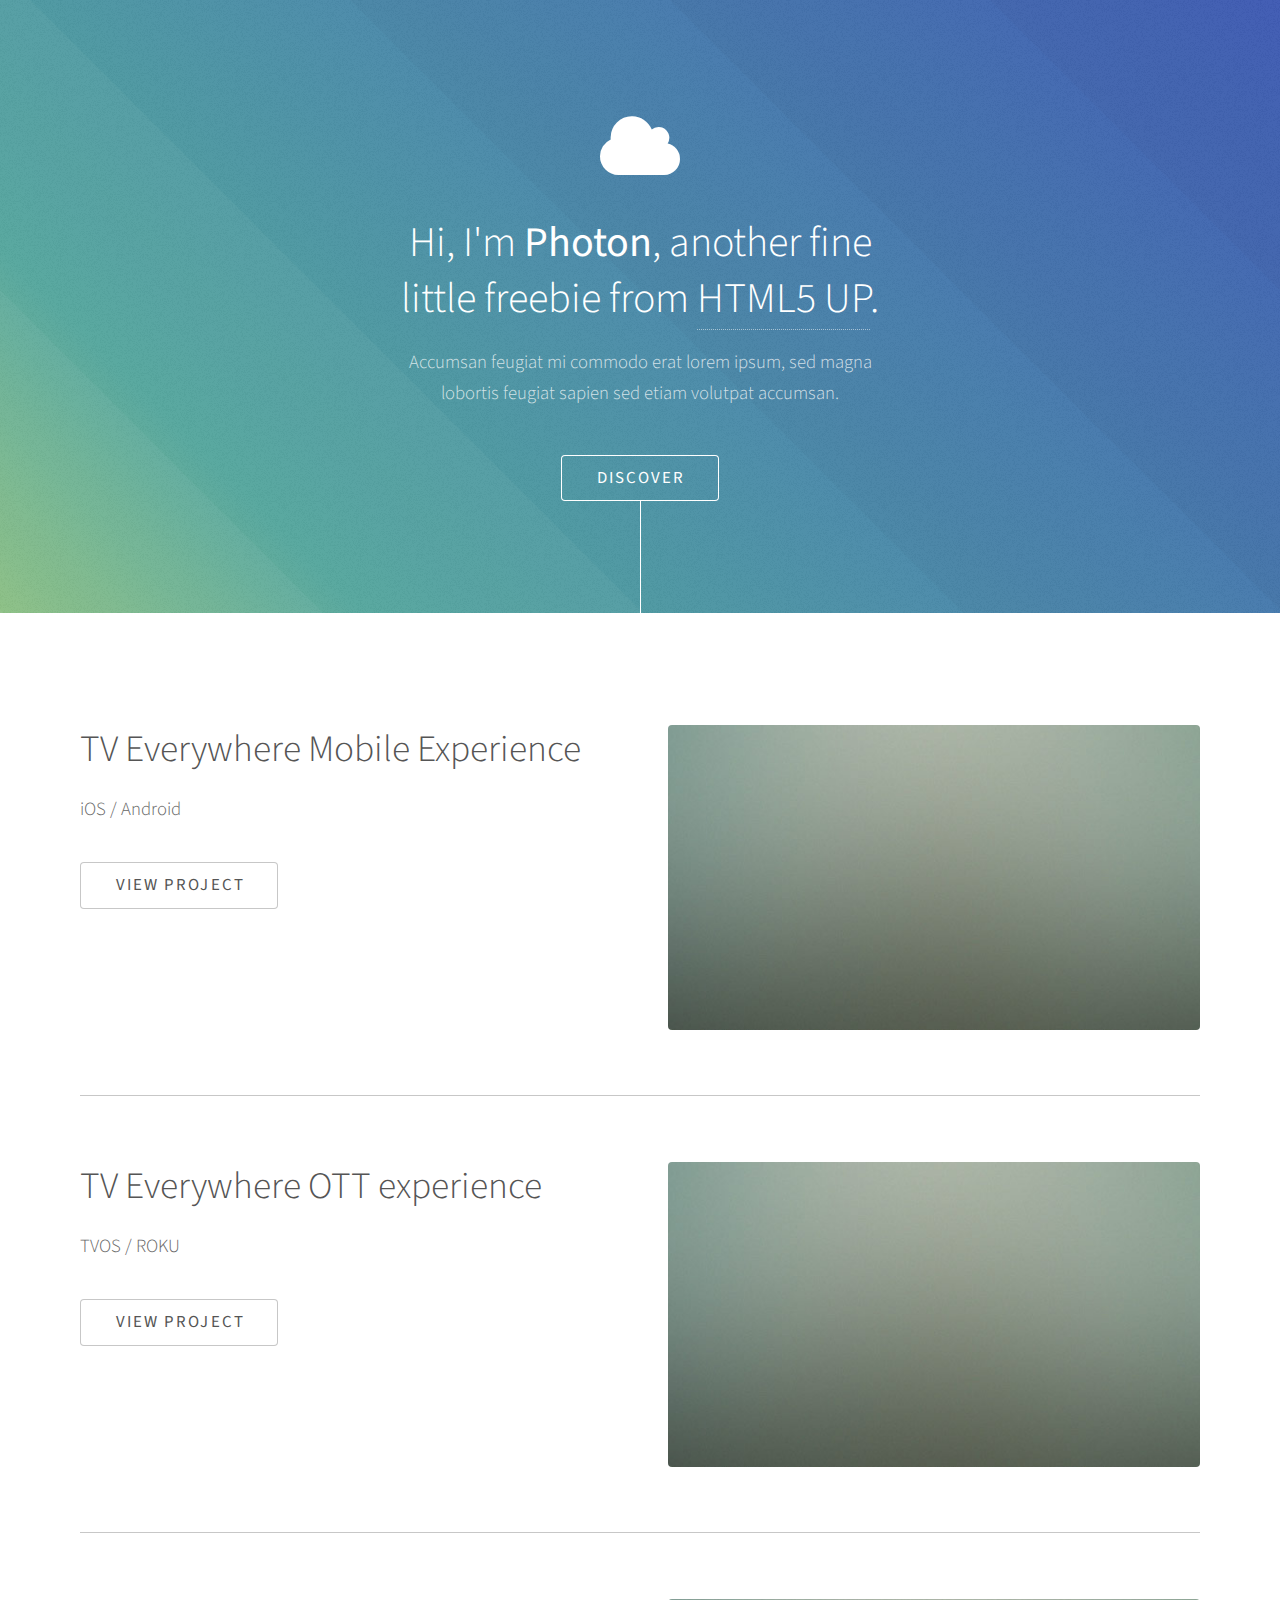
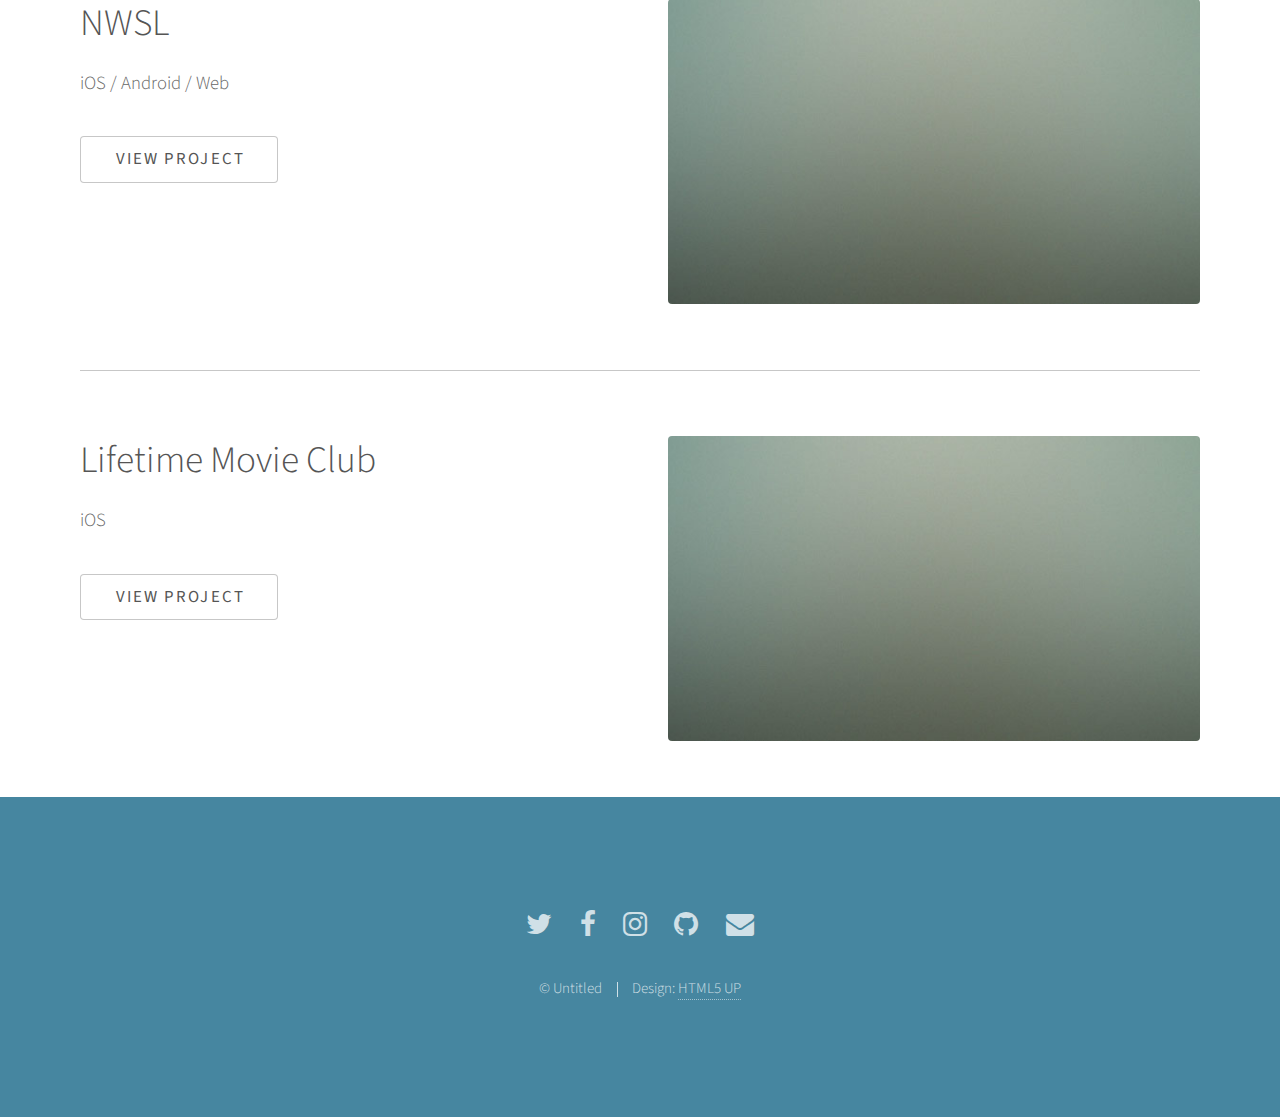
==== index.html @ 67c920fa "Start" ====
<!DOCTYPE HTML>
<!--
	Photon by HTML5 UP
	html5up.net | @ajlkn
	Free for personal and commercial use under the CCA 3.0 license (html5up.net/license)
-->
<html>
	<head>
		<title>Mikaela Tavernese</title>
		<meta charset="utf-8" />
		<meta name="viewport" content="width=device-width, initial-scale=1" />
		<!--[if lte IE 8]><script src="assets/js/ie/html5shiv.js"></script><![endif]-->
		<link rel="stylesheet" href="assets/css/main.css" />
		<!--[if lte IE 8]><link rel="stylesheet" href="assets/css/ie8.css" /><![endif]-->
		<!--[if lte IE 9]><link rel="stylesheet" href="assets/css/ie9.css" /><![endif]-->
	</head>
	<body>

<!-- Header -->
<section id="header">
    <div class="inner">
        <span class="icon major fa-cloud"></span>
        <h1>Hi, I'm <strong>Photon</strong>, another fine<br />
					little freebie from <a href="http://html5up.net">HTML5 UP</a>.</h1>
        <p>Accumsan feugiat mi commodo erat lorem ipsum, sed magna
            <br /> lobortis feugiat sapien sed etiam volutpat accumsan.</p>
        <ul class="actions">
            <li><a href="#one" class="button scrolly">Discover</a></li>
        </ul>
    </div>
</section>
<!-- TVE mobile -->
<section id="one" class="main style1 first">
    <div class="container">
        <div class="row 150%">
            <div class="6u 12u$(medium)">
                <header class="major">
                    <h2>TV Everywhere Mobile Experience</h2>
                </header>
                <p>iOS / Android</p>
                <ul class="actions fit">
                    <li><a href="#" class="button">View Project</a></li>
                </ul>
            </div>
            <div class="6u$ 12u$(medium) important(medium)">
                <span class="image fit"><img src="images/pic01.jpg" alt="" /></span>
            </div>
        </div>
    </div>
</section>
<!-- TVE ott -->
<section id="one" class="main style1">
    <div class="container">
        <div class="row 150%">
            <div class="6u 12u$(medium)">
                <header class="major">
                    <h2>TV Everywhere OTT experience</h2>
                </header>
                <p>TVOS / ROKU</p>
                <ul class="actions fit">
                    <li><a href="#" class="button">View Project</a></li>
                </ul>
            </div>
            <div class="6u$ 12u$(medium) important(medium)">
                <span class="image fit"><img src="images/pic01.jpg" alt="" /></span>
            </div>
        </div>
    </div>
</section>
<!-- NWSL -->
<section id="one" class="main style1">
    <div class="container">
        <div class="row 150%">
            <div class="6u 12u$(medium)">
                <header class="major">
                    <h2>NWSL</h2>
                </header>
                <p>iOS / Android / Web</p>
                <ul class="actions fit">
                    <li><a href="#" class="button">View Project</a></li>
                </ul>
            </div>
            <div class="6u$ 12u$(medium) important(medium)">
                <span class="image fit"><img src="images/pic01.jpg" alt="" /></span>
            </div>
        </div>
    </div>
</section>
<!-- LMC -->
<section id="one" class="main style1">
    <div class="container last">
        <div class="row 150%">
            <div class="6u 12u$(medium)">
                <header class="major">
                    <h2>Lifetime Movie Club</h2>
                </header>
                <p>iOS</p>
                <ul class="actions fit">
                    <li><a href="#" class="button">View Project</a></li>
                </ul>
            </div>
            <div class="6u$ 12u$(medium) important(medium)">
                <span class="image fit"><img src="images/pic01.jpg" alt="" /></span>
            </div>
        </div>
    </div>
</section>

		<!-- Footer -->
			<section id="footer">
				<ul class="icons">
					<li><a href="#" class="icon alt fa-twitter"><span class="label">Twitter</span></a></li>
					<li><a href="#" class="icon alt fa-facebook"><span class="label">Facebook</span></a></li>
					<li><a href="#" class="icon alt fa-instagram"><span class="label">Instagram</span></a></li>
					<li><a href="#" class="icon alt fa-github"><span class="label">GitHub</span></a></li>
					<li><a href="#" class="icon alt fa-envelope"><span class="label">Email</span></a></li>
				</ul>
				<ul class="copyright">
					<li>&copy; Untitled</li><li>Design: <a href="http://html5up.net">HTML5 UP</a></li>
				</ul>
			</section>

		<!-- Scripts -->
			<script src="assets/js/jquery.min.js"></script>
			<script src="assets/js/jquery.scrolly.min.js"></script>
			<script src="assets/js/skel.min.js"></script>
			<script src="assets/js/util.js"></script>
			<!--[if lte IE 8]><script src="assets/js/ie/respond.min.js"></script><![endif]-->
			<script src="assets/js/main.js"></script>

	</body>
</html>
---- assets/css/main.css ----
@import url("font-awesome.min.css");
@import url("https://fonts.googleapis.com/css?family=Source+Sans+Pro:300,300italic,400,400italic");

/*
	Photon by HTML5 UP
	html5up.net | @ajlkn
	Free for personal and commercial use under the CCA 3.0 license (html5up.net/license)
*/

/* Reset */

	html, body, div, span, applet, object, iframe, h1, h2, h3, h4, h5, h6, p, blockquote, pre, a, abbr, acronym, address, big, cite, code, del, dfn, em, img, ins, kbd, q, s, samp, small, strike, strong, sub, sup, tt, var, b, u, i, center, dl, dt, dd, ol, ul, li, fieldset, form, label, legend, table, caption, tbody, tfoot, thead, tr, th, td, article, aside, canvas, details, embed, figure, figcaption, footer, header, hgroup, menu, nav, output, ruby, section, summary, time, mark, audio, video {
		margin: 0;
		padding: 0;
		border: 0;
		font-size: 100%;
		font: inherit;
		vertical-align: baseline;
	}

	article, aside, details, figcaption, figure, footer, header, hgroup, menu, nav, section {
		display: block;
	}

	body {
		line-height: 1;
	}

	ol, ul {
		list-style: none;
	}

	blockquote, q {
		quotes: none;
	}

	blockquote:before, blockquote:after, q:before, q:after {
		content: '';
		content: none;
	}

	table {
		border-collapse: collapse;
		border-spacing: 0;
	}

	body {
		-webkit-text-size-adjust: none;
	}

/* Box Model */

	*, *:before, *:after {
		-moz-box-sizing: border-box;
		-webkit-box-sizing: border-box;
		box-sizing: border-box;
	}

/* Containers */

	.container {
		margin-left: auto;
		margin-right: auto;
	}

	.container.\31 25\25 {
		width: 100%;
		max-width: 75em;
		min-width: 60em;
	}

	.container.\37 5\25 {
		width: 45em;
	}

	.container.\35 0\25 {
		width: 30em;
	}

	.container.\32 5\25 {
		width: 15em;
	}

	.container {
		width: 60em;
	}

	@media screen and (max-width: 1680px) {

		.container.\31 25\25 {
			width: 100%;
			max-width: 75em;
			min-width: 60em;
		}

		.container.\37 5\25 {
			width: 45em;
		}

		.container.\35 0\25 {
			width: 30em;
		}

		.container.\32 5\25 {
			width: 15em;
		}

		.container {
			width: 60em;
		}

	}

	@media screen and (max-width: 1140px) {

		.container.\31 25\25 {
			width: 100%;
			max-width: 112.5%;
			min-width: 90%;
		}

		.container.\37 5\25 {
			width: 67.5%;
		}

		.container.\35 0\25 {
			width: 45%;
		}

		.container.\32 5\25 {
			width: 22.5%;
		}

		.container {
			width: 90%;
		}

	}

	@media screen and (max-width: 980px) {

		.container.\31 25\25 {
			width: 100%;
			max-width: 125%;
			min-width: 100%;
		}

		.container.\37 5\25 {
			width: 75%;
		}

		.container.\35 0\25 {
			width: 50%;
		}

		.container.\32 5\25 {
			width: 25%;
		}

		.container {
			width: 100% !important;
		}

	}

	@media screen and (max-width: 736px) {

		.container.\31 25\25 {
			width: 100%;
			max-width: 125%;
			min-width: 100%;
		}

		.container.\37 5\25 {
			width: 75%;
		}

		.container.\35 0\25 {
			width: 50%;
		}

		.container.\32 5\25 {
			width: 25%;
		}

		.container {
			width: 100% !important;
		}

	}

	@media screen and (max-width: 480px) {

		.container.\31 25\25 {
			width: 100%;
			max-width: 125%;
			min-width: 100%;
		}

		.container.\37 5\25 {
			width: 75%;
		}

		.container.\35 0\25 {
			width: 50%;
		}

		.container.\32 5\25 {
			width: 25%;
		}

		.container {
			width: 100% !important;
		}

	}

	@media screen and (max-width: 320px) {

		.container.\31 25\25 {
			width: 100%;
			max-width: 125%;
			min-width: 100%;
		}

		.container.\37 5\25 {
			width: 75%;
		}

		.container.\35 0\25 {
			width: 50%;
		}

		.container.\32 5\25 {
			width: 25%;
		}

		.container {
			width: 100% !important;
		}

	}

/* Grid */

	.row {
		border-bottom: solid 1px transparent;
		-moz-box-sizing: border-box;
		-webkit-box-sizing: border-box;
		box-sizing: border-box;
	}

	.row > * {
		float: left;
		-moz-box-sizing: border-box;
		-webkit-box-sizing: border-box;
		box-sizing: border-box;
	}

	.row:after, .row:before {
		content: '';
		display: block;
		clear: both;
		height: 0;
	}

	.row.uniform > * > :first-child {
		margin-top: 0;
	}

	.row.uniform > * > :last-child {
		margin-bottom: 0;
	}

	.row.\30 \25 > * {
		padding: 0 0 0 0em;
	}

	.row.\30 \25 {
		margin: 0 0 -1px 0em;
	}

	.row.uniform.\30 \25 > * {
		padding: 0em 0 0 0em;
	}

	.row.uniform.\30 \25 {
		margin: 0em 0 -1px 0em;
	}

	.row > * {
		padding: 0 0 0 2em;
	}

	.row {
		margin: 0 0 -1px -2em;
	}

	.row.uniform > * {
		padding: 2em 0 0 2em;
	}

	.row.uniform {
		margin: -2em 0 -1px -2em;
	}

	.row.\32 00\25 > * {
		padding: 0 0 0 4em;
	}

	.row.\32 00\25 {
		margin: 0 0 -1px -4em;
	}

	.row.uniform.\32 00\25 > * {
		padding: 4em 0 0 4em;
	}

	.row.uniform.\32 00\25 {
		margin: -4em 0 -1px -4em;
	}

	.row.\31 50\25 > * {
		padding: 0 0 0 3em;
	}

	.row.\31 50\25 {
		margin: 0 0 -1px -3em;
	}

	.row.uniform.\31 50\25 > * {
		padding: 3em 0 0 3em;
	}

	.row.uniform.\31 50\25 {
		margin: -3em 0 -1px -3em;
	}

	.row.\35 0\25 > * {
		padding: 0 0 0 1em;
	}

	.row.\35 0\25 {
		margin: 0 0 -1px -1em;
	}

	.row.uniform.\35 0\25 > * {
		padding: 1em 0 0 1em;
	}

	.row.uniform.\35 0\25 {
		margin: -1em 0 -1px -1em;
	}

	.row.\32 5\25 > * {
		padding: 0 0 0 0.5em;
	}

	.row.\32 5\25 {
		margin: 0 0 -1px -0.5em;
	}

	.row.uniform.\32 5\25 > * {
		padding: 0.5em 0 0 0.5em;
	}

	.row.uniform.\32 5\25 {
		margin: -0.5em 0 -1px -0.5em;
	}

	.\31 2u, .\31 2u\24 {
		width: 100%;
		clear: none;
		margin-left: 0;
	}

	.\31 1u, .\31 1u\24 {
		width: 91.6666666667%;
		clear: none;
		margin-left: 0;
	}

	.\31 0u, .\31 0u\24 {
		width: 83.3333333333%;
		clear: none;
		margin-left: 0;
	}

	.\39 u, .\39 u\24 {
		width: 75%;
		clear: none;
		margin-left: 0;
	}

	.\38 u, .\38 u\24 {
		width: 66.6666666667%;
		clear: none;
		margin-left: 0;
	}

	.\37 u, .\37 u\24 {
		width: 58.3333333333%;
		clear: none;
		margin-left: 0;
	}

	.\36 u, .\36 u\24 {
		width: 50%;
		clear: none;
		margin-left: 0;
	}

	.\35 u, .\35 u\24 {
		width: 41.6666666667%;
		clear: none;
		margin-left: 0;
	}

	.\34 u, .\34 u\24 {
		width: 33.3333333333%;
		clear: none;
		margin-left: 0;
	}

	.\33 u, .\33 u\24 {
		width: 25%;
		clear: none;
		margin-left: 0;
	}

	.\32 u, .\32 u\24 {
		width: 16.6666666667%;
		clear: none;
		margin-left: 0;
	}

	.\31 u, .\31 u\24 {
		width: 8.3333333333%;
		clear: none;
		margin-left: 0;
	}

	.\31 2u\24 + *,
	.\31 1u\24 + *,
	.\31 0u\24 + *,
	.\39 u\24 + *,
	.\38 u\24 + *,
	.\37 u\24 + *,
	.\36 u\24 + *,
	.\35 u\24 + *,
	.\34 u\24 + *,
	.\33 u\24 + *,
	.\32 u\24 + *,
	.\31 u\24 + * {
		clear: left;
	}

	.\-11u {
		margin-left: 91.66667%;
	}

	.\-10u {
		margin-left: 83.33333%;
	}

	.\-9u {
		margin-left: 75%;
	}

	.\-8u {
		margin-left: 66.66667%;
	}

	.\-7u {
		margin-left: 58.33333%;
	}

	.\-6u {
		margin-left: 50%;
	}

	.\-5u {
		margin-left: 41.66667%;
	}

	.\-4u {
		margin-left: 33.33333%;
	}

	.\-3u {
		margin-left: 25%;
	}

	.\-2u {
		margin-left: 16.66667%;
	}

	.\-1u {
		margin-left: 8.33333%;
	}

	@media screen and (max-width: 1680px) {

		.row > * {
			padding: 0 0 0 2em;
		}

		.row {
			margin: 0 0 -1px -2em;
		}

		.row.uniform > * {
			padding: 2em 0 0 2em;
		}

		.row.uniform {
			margin: -2em 0 -1px -2em;
		}

		.row.\32 00\25 > * {
			padding: 0 0 0 4em;
		}

		.row.\32 00\25 {
			margin: 0 0 -1px -4em;
		}

		.row.uniform.\32 00\25 > * {
			padding: 4em 0 0 4em;
		}

		.row.uniform.\32 00\25 {
			margin: -4em 0 -1px -4em;
		}

		.row.\31 50\25 > * {
			padding: 0 0 0 3em;
		}

		.row.\31 50\25 {
			margin: 0 0 -1px -3em;
		}

		.row.uniform.\31 50\25 > * {
			padding: 3em 0 0 3em;
		}

		.row.uniform.\31 50\25 {
			margin: -3em 0 -1px -3em;
		}

		.row.\35 0\25 > * {
			padding: 0 0 0 1em;
		}

		.row.\35 0\25 {
			margin: 0 0 -1px -1em;
		}

		.row.uniform.\35 0\25 > * {
			padding: 1em 0 0 1em;
		}

		.row.uniform.\35 0\25 {
			margin: -1em 0 -1px -1em;
		}

		.row.\32 5\25 > * {
			padding: 0 0 0 0.5em;
		}

		.row.\32 5\25 {
			margin: 0 0 -1px -0.5em;
		}

		.row.uniform.\32 5\25 > * {
			padding: 0.5em 0 0 0.5em;
		}

		.row.uniform.\32 5\25 {
			margin: -0.5em 0 -1px -0.5em;
		}

		.\31 2u\28xlarge\29, .\31 2u\24\28xlarge\29 {
			width: 100%;
			clear: none;
			margin-left: 0;
		}

		.\31 1u\28xlarge\29, .\31 1u\24\28xlarge\29 {
			width: 91.6666666667%;
			clear: none;
			margin-left: 0;
		}

		.\31 0u\28xlarge\29, .\31 0u\24\28xlarge\29 {
			width: 83.3333333333%;
			clear: none;
			margin-left: 0;
		}

		.\39 u\28xlarge\29, .\39 u\24\28xlarge\29 {
			width: 75%;
			clear: none;
			margin-left: 0;
		}

		.\38 u\28xlarge\29, .\38 u\24\28xlarge\29 {
			width: 66.6666666667%;
			clear: none;
			margin-left: 0;
		}

		.\37 u\28xlarge\29, .\37 u\24\28xlarge\29 {
			width: 58.3333333333%;
			clear: none;
			margin-left: 0;
		}

		.\36 u\28xlarge\29, .\36 u\24\28xlarge\29 {
			width: 50%;
			clear: none;
			margin-left: 0;
		}

		.\35 u\28xlarge\29, .\35 u\24\28xlarge\29 {
			width: 41.6666666667%;
			clear: none;
			margin-left: 0;
		}

		.\34 u\28xlarge\29, .\34 u\24\28xlarge\29 {
			width: 33.3333333333%;
			clear: none;
			margin-left: 0;
		}

		.\33 u\28xlarge\29, .\33 u\24\28xlarge\29 {
			width: 25%;
			clear: none;
			margin-left: 0;
		}

		.\32 u\28xlarge\29, .\32 u\24\28xlarge\29 {
			width: 16.6666666667%;
			clear: none;
			margin-left: 0;
		}

		.\31 u\28xlarge\29, .\31 u\24\28xlarge\29 {
			width: 8.3333333333%;
			clear: none;
			margin-left: 0;
		}

		.\31 2u\24\28xlarge\29 + *,
		.\31 1u\24\28xlarge\29 + *,
		.\31 0u\24\28xlarge\29 + *,
		.\39 u\24\28xlarge\29 + *,
		.\38 u\24\28xlarge\29 + *,
		.\37 u\24\28xlarge\29 + *,
		.\36 u\24\28xlarge\29 + *,
		.\35 u\24\28xlarge\29 + *,
		.\34 u\24\28xlarge\29 + *,
		.\33 u\24\28xlarge\29 + *,
		.\32 u\24\28xlarge\29 + *,
		.\31 u\24\28xlarge\29 + * {
			clear: left;
		}

		.\-11u\28xlarge\29 {
			margin-left: 91.66667%;
		}

		.\-10u\28xlarge\29 {
			margin-left: 83.33333%;
		}

		.\-9u\28xlarge\29 {
			margin-left: 75%;
		}

		.\-8u\28xlarge\29 {
			margin-left: 66.66667%;
		}

		.\-7u\28xlarge\29 {
			margin-left: 58.33333%;
		}

		.\-6u\28xlarge\29 {
			margin-left: 50%;
		}

		.\-5u\28xlarge\29 {
			margin-left: 41.66667%;
		}

		.\-4u\28xlarge\29 {
			margin-left: 33.33333%;
		}

		.\-3u\28xlarge\29 {
			margin-left: 25%;
		}

		.\-2u\28xlarge\29 {
			margin-left: 16.66667%;
		}

		.\-1u\28xlarge\29 {
			margin-left: 8.33333%;
		}

	}

	@media screen and (max-width: 1140px) {

		.row > * {
			padding: 0 0 0 1.5em;
		}

		.row {
			margin: 0 0 -1px -1.5em;
		}

		.row.uniform > * {
			padding: 1.5em 0 0 1.5em;
		}

		.row.uniform {
			margin: -1.5em 0 -1px -1.5em;
		}

		.row.\32 00\25 > * {
			padding: 0 0 0 3em;
		}

		.row.\32 00\25 {
			margin: 0 0 -1px -3em;
		}

		.row.uniform.\32 00\25 > * {
			padding: 3em 0 0 3em;
		}

		.row.uniform.\32 00\25 {
			margin: -3em 0 -1px -3em;
		}

		.row.\31 50\25 > * {
			padding: 0 0 0 2.25em;
		}

		.row.\31 50\25 {
			margin: 0 0 -1px -2.25em;
		}

		.row.uniform.\31 50\25 > * {
			padding: 2.25em 0 0 2.25em;
		}

		.row.uniform.\31 50\25 {
			margin: -2.25em 0 -1px -2.25em;
		}

		.row.\35 0\25 > * {
			padding: 0 0 0 0.75em;
		}

		.row.\35 0\25 {
			margin: 0 0 -1px -0.75em;
		}

		.row.uniform.\35 0\25 > * {
			padding: 0.75em 0 0 0.75em;
		}

		.row.uniform.\35 0\25 {
			margin: -0.75em 0 -1px -0.75em;
		}

		.row.\32 5\25 > * {
			padding: 0 0 0 0.375em;
		}

		.row.\32 5\25 {
			margin: 0 0 -1px -0.375em;
		}

		.row.uniform.\32 5\25 > * {
			padding: 0.375em 0 0 0.375em;
		}

		.row.uniform.\32 5\25 {
			margin: -0.375em 0 -1px -0.375em;
		}

		.\31 2u\28large\29, .\31 2u\24\28large\29 {
			width: 100%;
			clear: none;
			margin-left: 0;
		}

		.\31 1u\28large\29, .\31 1u\24\28large\29 {
			width: 91.6666666667%;
			clear: none;
			margin-left: 0;
		}

		.\31 0u\28large\29, .\31 0u\24\28large\29 {
			width: 83.3333333333%;
			clear: none;
			margin-left: 0;
		}

		.\39 u\28large\29, .\39 u\24\28large\29 {
			width: 75%;
			clear: none;
			margin-left: 0;
		}

		.\38 u\28large\29, .\38 u\24\28large\29 {
			width: 66.6666666667%;
			clear: none;
			margin-left: 0;
		}

		.\37 u\28large\29, .\37 u\24\28large\29 {
			width: 58.3333333333%;
			clear: none;
			margin-left: 0;
		}

		.\36 u\28large\29, .\36 u\24\28large\29 {
			width: 50%;
			clear: none;
			margin-left: 0;
		}

		.\35 u\28large\29, .\35 u\24\28large\29 {
			width: 41.6666666667%;
			clear: none;
			margin-left: 0;
		}

		.\34 u\28large\29, .\34 u\24\28large\29 {
			width: 33.3333333333%;
			clear: none;
			margin-left: 0;
		}

		.\33 u\28large\29, .\33 u\24\28large\29 {
			width: 25%;
			clear: none;
			margin-left: 0;
		}

		.\32 u\28large\29, .\32 u\24\28large\29 {
			width: 16.6666666667%;
			clear: none;
			margin-left: 0;
		}

		.\31 u\28large\29, .\31 u\24\28large\29 {
			width: 8.3333333333%;
			clear: none;
			margin-left: 0;
		}

		.\31 2u\24\28large\29 + *,
		.\31 1u\24\28large\29 + *,
		.\31 0u\24\28large\29 + *,
		.\39 u\24\28large\29 + *,
		.\38 u\24\28large\29 + *,
		.\37 u\24\28large\29 + *,
		.\36 u\24\28large\29 + *,
		.\35 u\24\28large\29 + *,
		.\34 u\24\28large\29 + *,
		.\33 u\24\28large\29 + *,
		.\32 u\24\28large\29 + *,
		.\31 u\24\28large\29 + * {
			clear: left;
		}

		.\-11u\28large\29 {
			margin-left: 91.66667%;
		}

		.\-10u\28large\29 {
			margin-left: 83.33333%;
		}

		.\-9u\28large\29 {
			margin-left: 75%;
		}

		.\-8u\28large\29 {
			margin-left: 66.66667%;
		}

		.\-7u\28large\29 {
			margin-left: 58.33333%;
		}

		.\-6u\28large\29 {
			margin-left: 50%;
		}

		.\-5u\28large\29 {
			margin-left: 41.66667%;
		}

		.\-4u\28large\29 {
			margin-left: 33.33333%;
		}

		.\-3u\28large\29 {
			margin-left: 25%;
		}

		.\-2u\28large\29 {
			margin-left: 16.66667%;
		}

		.\-1u\28large\29 {
			margin-left: 8.33333%;
		}

	}

	@media screen and (max-width: 980px) {

		.row > * {
			padding: 0 0 0 1.5em;
		}

		.row {
			margin: 0 0 -1px -1.5em;
		}

		.row.uniform > * {
			padding: 1.5em 0 0 1.5em;
		}

		.row.uniform {
			margin: -1.5em 0 -1px -1.5em;
		}

		.row.\32 00\25 > * {
			padding: 0 0 0 3em;
		}

		.row.\32 00\25 {
			margin: 0 0 -1px -3em;
		}

		.row.uniform.\32 00\25 > * {
			padding: 3em 0 0 3em;
		}

		.row.uniform.\32 00\25 {
			margin: -3em 0 -1px -3em;
		}

		.row.\31 50\25 > * {
			padding: 0 0 0 2.25em;
		}

		.row.\31 50\25 {
			margin: 0 0 -1px -2.25em;
		}

		.row.uniform.\31 50\25 > * {
			padding: 2.25em 0 0 2.25em;
		}

		.row.uniform.\31 50\25 {
			margin: -2.25em 0 -1px -2.25em;
		}

		.row.\35 0\25 > * {
			padding: 0 0 0 0.75em;
		}

		.row.\35 0\25 {
			margin: 0 0 -1px -0.75em;
		}

		.row.uniform.\35 0\25 > * {
			padding: 0.75em 0 0 0.75em;
		}

		.row.uniform.\35 0\25 {
			margin: -0.75em 0 -1px -0.75em;
		}

		.row.\32 5\25 > * {
			padding: 0 0 0 0.375em;
		}

		.row.\32 5\25 {
			margin: 0 0 -1px -0.375em;
		}

		.row.uniform.\32 5\25 > * {
			padding: 0.375em 0 0 0.375em;
		}

		.row.uniform.\32 5\25 {
			margin: -0.375em 0 -1px -0.375em;
		}

		.\31 2u\28medium\29, .\31 2u\24\28medium\29 {
			width: 100%;
			clear: none;
			margin-left: 0;
		}

		.\31 1u\28medium\29, .\31 1u\24\28medium\29 {
			width: 91.6666666667%;
			clear: none;
			margin-left: 0;
		}

		.\31 0u\28medium\29, .\31 0u\24\28medium\29 {
			width: 83.3333333333%;
			clear: none;
			margin-left: 0;
		}

		.\39 u\28medium\29, .\39 u\24\28medium\29 {
			width: 75%;
			clear: none;
			margin-left: 0;
		}

		.\38 u\28medium\29, .\38 u\24\28medium\29 {
			width: 66.6666666667%;
			clear: none;
			margin-left: 0;
		}

		.\37 u\28medium\29, .\37 u\24\28medium\29 {
			width: 58.3333333333%;
			clear: none;
			margin-left: 0;
		}

		.\36 u\28medium\29, .\36 u\24\28medium\29 {
			width: 50%;
			clear: none;
			margin-left: 0;
		}

		.\35 u\28medium\29, .\35 u\24\28medium\29 {
			width: 41.6666666667%;
			clear: none;
			margin-left: 0;
		}

		.\34 u\28medium\29, .\34 u\24\28medium\29 {
			width: 33.3333333333%;
			clear: none;
			margin-left: 0;
		}

		.\33 u\28medium\29, .\33 u\24\28medium\29 {
			width: 25%;
			clear: none;
			margin-left: 0;
		}

		.\32 u\28medium\29, .\32 u\24\28medium\29 {
			width: 16.6666666667%;
			clear: none;
			margin-left: 0;
		}

		.\31 u\28medium\29, .\31 u\24\28medium\29 {
			width: 8.3333333333%;
			clear: none;
			margin-left: 0;
		}

		.\31 2u\24\28medium\29 + *,
		.\31 1u\24\28medium\29 + *,
		.\31 0u\24\28medium\29 + *,
		.\39 u\24\28medium\29 + *,
		.\38 u\24\28medium\29 + *,
		.\37 u\24\28medium\29 + *,
		.\36 u\24\28medium\29 + *,
		.\35 u\24\28medium\29 + *,
		.\34 u\24\28medium\29 + *,
		.\33 u\24\28medium\29 + *,
		.\32 u\24\28medium\29 + *,
		.\31 u\24\28medium\29 + * {
			clear: left;
		}

		.\-11u\28medium\29 {
			margin-left: 91.66667%;
		}

		.\-10u\28medium\29 {
			margin-left: 83.33333%;
		}

		.\-9u\28medium\29 {
			margin-left: 75%;
		}

		.\-8u\28medium\29 {
			margin-left: 66.66667%;
		}

		.\-7u\28medium\29 {
			margin-left: 58.33333%;
		}

		.\-6u\28medium\29 {
			margin-left: 50%;
		}

		.\-5u\28medium\29 {
			margin-left: 41.66667%;
		}

		.\-4u\28medium\29 {
			margin-left: 33.33333%;
		}

		.\-3u\28medium\29 {
			margin-left: 25%;
		}

		.\-2u\28medium\29 {
			margin-left: 16.66667%;
		}

		.\-1u\28medium\29 {
			margin-left: 8.33333%;
		}

	}

	@media screen and (max-width: 736px) {

		.row > * {
			padding: 0 0 0 1.5em;
		}

		.row {
			margin: 0 0 -1px -1.5em;
		}

		.row.uniform > * {
			padding: 1.5em 0 0 1.5em;
		}

		.row.uniform {
			margin: -1.5em 0 -1px -1.5em;
		}

		.row.\32 00\25 > * {
			padding: 0 0 0 3em;
		}

		.row.\32 00\25 {
			margin: 0 0 -1px -3em;
		}

		.row.uniform.\32 00\25 > * {
			padding: 3em 0 0 3em;
		}

		.row.uniform.\32 00\25 {
			margin: -3em 0 -1px -3em;
		}

		.row.\31 50\25 > * {
			padding: 0 0 0 2.25em;
		}

		.row.\31 50\25 {
			margin: 0 0 -1px -2.25em;
		}

		.row.uniform.\31 50\25 > * {
			padding: 2.25em 0 0 2.25em;
		}

		.row.uniform.\31 50\25 {
			margin: -2.25em 0 -1px -2.25em;
		}

		.row.\35 0\25 > * {
			padding: 0 0 0 0.75em;
		}

		.row.\35 0\25 {
			margin: 0 0 -1px -0.75em;
		}

		.row.uniform.\35 0\25 > * {
			padding: 0.75em 0 0 0.75em;
		}

		.row.uniform.\35 0\25 {
			margin: -0.75em 0 -1px -0.75em;
		}

		.row.\32 5\25 > * {
			padding: 0 0 0 0.375em;
		}

		.row.\32 5\25 {
			margin: 0 0 -1px -0.375em;
		}

		.row.uniform.\32 5\25 > * {
			padding: 0.375em 0 0 0.375em;
		}

		.row.uniform.\32 5\25 {
			margin: -0.375em 0 -1px -0.375em;
		}

		.\31 2u\28small\29, .\31 2u\24\28small\29 {
			width: 100%;
			clear: none;
			margin-left: 0;
		}

		.\31 1u\28small\29, .\31 1u\24\28small\29 {
			width: 91.6666666667%;
			clear: none;
			margin-left: 0;
		}

		.\31 0u\28small\29, .\31 0u\24\28small\29 {
			width: 83.3333333333%;
			clear: none;
			margin-left: 0;
		}

		.\39 u\28small\29, .\39 u\24\28small\29 {
			width: 75%;
			clear: none;
			margin-left: 0;
		}

		.\38 u\28small\29, .\38 u\24\28small\29 {
			width: 66.6666666667%;
			clear: none;
			margin-left: 0;
		}

		.\37 u\28small\29, .\37 u\24\28small\29 {
			width: 58.3333333333%;
			clear: none;
			margin-left: 0;
		}

		.\36 u\28small\29, .\36 u\24\28small\29 {
			width: 50%;
			clear: none;
			margin-left: 0;
		}

		.\35 u\28small\29, .\35 u\24\28small\29 {
			width: 41.6666666667%;
			clear: none;
			margin-left: 0;
		}

		.\34 u\28small\29, .\34 u\24\28small\29 {
			width: 33.3333333333%;
			clear: none;
			margin-left: 0;
		}

		.\33 u\28small\29, .\33 u\24\28small\29 {
			width: 25%;
			clear: none;
			margin-left: 0;
		}

		.\32 u\28small\29, .\32 u\24\28small\29 {
			width: 16.6666666667%;
			clear: none;
			margin-left: 0;
		}

		.\31 u\28small\29, .\31 u\24\28small\29 {
			width: 8.3333333333%;
			clear: none;
			margin-left: 0;
		}

		.\31 2u\24\28small\29 + *,
		.\31 1u\24\28small\29 + *,
		.\31 0u\24\28small\29 + *,
		.\39 u\24\28small\29 + *,
		.\38 u\24\28small\29 + *,
		.\37 u\24\28small\29 + *,
		.\36 u\24\28small\29 + *,
		.\35 u\24\28small\29 + *,
		.\34 u\24\28small\29 + *,
		.\33 u\24\28small\29 + *,
		.\32 u\24\28small\29 + *,
		.\31 u\24\28small\29 + * {
			clear: left;
		}

		.\-11u\28small\29 {
			margin-left: 91.66667%;
		}

		.\-10u\28small\29 {
			margin-left: 83.33333%;
		}

		.\-9u\28small\29 {
			margin-left: 75%;
		}

		.\-8u\28small\29 {
			margin-left: 66.66667%;
		}

		.\-7u\28small\29 {
			margin-left: 58.33333%;
		}

		.\-6u\28small\29 {
			margin-left: 50%;
		}

		.\-5u\28small\29 {
			margin-left: 41.66667%;
		}

		.\-4u\28small\29 {
			margin-left: 33.33333%;
		}

		.\-3u\28small\29 {
			margin-left: 25%;
		}

		.\-2u\28small\29 {
			margin-left: 16.66667%;
		}

		.\-1u\28small\29 {
			margin-left: 8.33333%;
		}

	}

	@media screen and (max-width: 480px) {

		.row > * {
			padding: 0 0 0 1.5em;
		}

		.row {
			margin: 0 0 -1px -1.5em;
		}

		.row.uniform > * {
			padding: 1.5em 0 0 1.5em;
		}

		.row.uniform {
			margin: -1.5em 0 -1px -1.5em;
		}

		.row.\32 00\25 > * {
			padding: 0 0 0 3em;
		}

		.row.\32 00\25 {
			margin: 0 0 -1px -3em;
		}

		.row.uniform.\32 00\25 > * {
			padding: 3em 0 0 3em;
		}

		.row.uniform.\32 00\25 {
			margin: -3em 0 -1px -3em;
		}

		.row.\31 50\25 > * {
			padding: 0 0 0 2.25em;
		}

		.row.\31 50\25 {
			margin: 0 0 -1px -2.25em;
		}

		.row.uniform.\31 50\25 > * {
			padding: 2.25em 0 0 2.25em;
		}

		.row.uniform.\31 50\25 {
			margin: -2.25em 0 -1px -2.25em;
		}

		.row.\35 0\25 > * {
			padding: 0 0 0 0.75em;
		}

		.row.\35 0\25 {
			margin: 0 0 -1px -0.75em;
		}

		.row.uniform.\35 0\25 > * {
			padding: 0.75em 0 0 0.75em;
		}

		.row.uniform.\35 0\25 {
			margin: -0.75em 0 -1px -0.75em;
		}

		.row.\32 5\25 > * {
			padding: 0 0 0 0.375em;
		}

		.row.\32 5\25 {
			margin: 0 0 -1px -0.375em;
		}

		.row.uniform.\32 5\25 > * {
			padding: 0.375em 0 0 0.375em;
		}

		.row.uniform.\32 5\25 {
			margin: -0.375em 0 -1px -0.375em;
		}

		.\31 2u\28xsmall\29, .\31 2u\24\28xsmall\29 {
			width: 100%;
			clear: none;
			margin-left: 0;
		}

		.\31 1u\28xsmall\29, .\31 1u\24\28xsmall\29 {
			width: 91.6666666667%;
			clear: none;
			margin-left: 0;
		}

		.\31 0u\28xsmall\29, .\31 0u\24\28xsmall\29 {
			width: 83.3333333333%;
			clear: none;
			margin-left: 0;
		}

		.\39 u\28xsmall\29, .\39 u\24\28xsmall\29 {
			width: 75%;
			clear: none;
			margin-left: 0;
		}

		.\38 u\28xsmall\29, .\38 u\24\28xsmall\29 {
			width: 66.6666666667%;
			clear: none;
			margin-left: 0;
		}

		.\37 u\28xsmall\29, .\37 u\24\28xsmall\29 {
			width: 58.3333333333%;
			clear: none;
			margin-left: 0;
		}

		.\36 u\28xsmall\29, .\36 u\24\28xsmall\29 {
			width: 50%;
			clear: none;
			margin-left: 0;
		}

		.\35 u\28xsmall\29, .\35 u\24\28xsmall\29 {
			width: 41.6666666667%;
			clear: none;
			margin-left: 0;
		}

		.\34 u\28xsmall\29, .\34 u\24\28xsmall\29 {
			width: 33.3333333333%;
			clear: none;
			margin-left: 0;
		}

		.\33 u\28xsmall\29, .\33 u\24\28xsmall\29 {
			width: 25%;
			clear: none;
			margin-left: 0;
		}

		.\32 u\28xsmall\29, .\32 u\24\28xsmall\29 {
			width: 16.6666666667%;
			clear: none;
			margin-left: 0;
		}

		.\31 u\28xsmall\29, .\31 u\24\28xsmall\29 {
			width: 8.3333333333%;
			clear: none;
			margin-left: 0;
		}

		.\31 2u\24\28xsmall\29 + *,
		.\31 1u\24\28xsmall\29 + *,
		.\31 0u\24\28xsmall\29 + *,
		.\39 u\24\28xsmall\29 + *,
		.\38 u\24\28xsmall\29 + *,
		.\37 u\24\28xsmall\29 + *,
		.\36 u\24\28xsmall\29 + *,
		.\35 u\24\28xsmall\29 + *,
		.\34 u\24\28xsmall\29 + *,
		.\33 u\24\28xsmall\29 + *,
		.\32 u\24\28xsmall\29 + *,
		.\31 u\24\28xsmall\29 + * {
			clear: left;
		}

		.\-11u\28xsmall\29 {
			margin-left: 91.66667%;
		}

		.\-10u\28xsmall\29 {
			margin-left: 83.33333%;
		}

		.\-9u\28xsmall\29 {
			margin-left: 75%;
		}

		.\-8u\28xsmall\29 {
			margin-left: 66.66667%;
		}

		.\-7u\28xsmall\29 {
			margin-left: 58.33333%;
		}

		.\-6u\28xsmall\29 {
			margin-left: 50%;
		}

		.\-5u\28xsmall\29 {
			margin-left: 41.66667%;
		}

		.\-4u\28xsmall\29 {
			margin-left: 33.33333%;
		}

		.\-3u\28xsmall\29 {
			margin-left: 25%;
		}

		.\-2u\28xsmall\29 {
			margin-left: 16.66667%;
		}

		.\-1u\28xsmall\29 {
			margin-left: 8.33333%;
		}

	}

	@media screen and (max-width: 320px) {

		.row > * {
			padding: 0 0 0 1.5em;
		}

		.row {
			margin: 0 0 -1px -1.5em;
		}

		.row.uniform > * {
			padding: 1.5em 0 0 1.5em;
		}

		.row.uniform {
			margin: -1.5em 0 -1px -1.5em;
		}

		.row.\32 00\25 > * {
			padding: 0 0 0 3em;
		}

		.row.\32 00\25 {
			margin: 0 0 -1px -3em;
		}

		.row.uniform.\32 00\25 > * {
			padding: 3em 0 0 3em;
		}

		.row.uniform.\32 00\25 {
			margin: -3em 0 -1px -3em;
		}

		.row.\31 50\25 > * {
			padding: 0 0 0 2.25em;
		}

		.row.\31 50\25 {
			margin: 0 0 -1px -2.25em;
		}

		.row.uniform.\31 50\25 > * {
			padding: 2.25em 0 0 2.25em;
		}

		.row.uniform.\31 50\25 {
			margin: -2.25em 0 -1px -2.25em;
		}

		.row.\35 0\25 > * {
			padding: 0 0 0 0.75em;
		}

		.row.\35 0\25 {
			margin: 0 0 -1px -0.75em;
		}

		.row.uniform.\35 0\25 > * {
			padding: 0.75em 0 0 0.75em;
		}

		.row.uniform.\35 0\25 {
			margin: -0.75em 0 -1px -0.75em;
		}

		.row.\32 5\25 > * {
			padding: 0 0 0 0.375em;
		}

		.row.\32 5\25 {
			margin: 0 0 -1px -0.375em;
		}

		.row.uniform.\32 5\25 > * {
			padding: 0.375em 0 0 0.375em;
		}

		.row.uniform.\32 5\25 {
			margin: -0.375em 0 -1px -0.375em;
		}

		.\31 2u\28xxsmall\29, .\31 2u\24\28xxsmall\29 {
			width: 100%;
			clear: none;
			margin-left: 0;
		}

		.\31 1u\28xxsmall\29, .\31 1u\24\28xxsmall\29 {
			width: 91.6666666667%;
			clear: none;
			margin-left: 0;
		}

		.\31 0u\28xxsmall\29, .\31 0u\24\28xxsmall\29 {
			width: 83.3333333333%;
			clear: none;
			margin-left: 0;
		}

		.\39 u\28xxsmall\29, .\39 u\24\28xxsmall\29 {
			width: 75%;
			clear: none;
			margin-left: 0;
		}

		.\38 u\28xxsmall\29, .\38 u\24\28xxsmall\29 {
			width: 66.6666666667%;
			clear: none;
			margin-left: 0;
		}

		.\37 u\28xxsmall\29, .\37 u\24\28xxsmall\29 {
			width: 58.3333333333%;
			clear: none;
			margin-left: 0;
		}

		.\36 u\28xxsmall\29, .\36 u\24\28xxsmall\29 {
			width: 50%;
			clear: none;
			margin-left: 0;
		}

		.\35 u\28xxsmall\29, .\35 u\24\28xxsmall\29 {
			width: 41.6666666667%;
			clear: none;
			margin-left: 0;
		}

		.\34 u\28xxsmall\29, .\34 u\24\28xxsmall\29 {
			width: 33.3333333333%;
			clear: none;
			margin-left: 0;
		}

		.\33 u\28xxsmall\29, .\33 u\24\28xxsmall\29 {
			width: 25%;
			clear: none;
			margin-left: 0;
		}

		.\32 u\28xxsmall\29, .\32 u\24\28xxsmall\29 {
			width: 16.6666666667%;
			clear: none;
			margin-left: 0;
		}

		.\31 u\28xxsmall\29, .\31 u\24\28xxsmall\29 {
			width: 8.3333333333%;
			clear: none;
			margin-left: 0;
		}

		.\31 2u\24\28xxsmall\29 + *,
		.\31 1u\24\28xxsmall\29 + *,
		.\31 0u\24\28xxsmall\29 + *,
		.\39 u\24\28xxsmall\29 + *,
		.\38 u\24\28xxsmall\29 + *,
		.\37 u\24\28xxsmall\29 + *,
		.\36 u\24\28xxsmall\29 + *,
		.\35 u\24\28xxsmall\29 + *,
		.\34 u\24\28xxsmall\29 + *,
		.\33 u\24\28xxsmall\29 + *,
		.\32 u\24\28xxsmall\29 + *,
		.\31 u\24\28xxsmall\29 + * {
			clear: left;
		}

		.\-11u\28xxsmall\29 {
			margin-left: 91.66667%;
		}

		.\-10u\28xxsmall\29 {
			margin-left: 83.33333%;
		}

		.\-9u\28xxsmall\29 {
			margin-left: 75%;
		}

		.\-8u\28xxsmall\29 {
			margin-left: 66.66667%;
		}

		.\-7u\28xxsmall\29 {
			margin-left: 58.33333%;
		}

		.\-6u\28xxsmall\29 {
			margin-left: 50%;
		}

		.\-5u\28xxsmall\29 {
			margin-left: 41.66667%;
		}

		.\-4u\28xxsmall\29 {
			margin-left: 33.33333%;
		}

		.\-3u\28xxsmall\29 {
			margin-left: 25%;
		}

		.\-2u\28xxsmall\29 {
			margin-left: 16.66667%;
		}

		.\-1u\28xxsmall\29 {
			margin-left: 8.33333%;
		}

	}

/* Basic */

	body {
		background: #fff;
	}

		body.is-loading *, body.is-loading *:before, body.is-loading *:after {
			-moz-animation: none !important;
			-webkit-animation: none !important;
			-ms-animation: none !important;
			animation: none !important;
			-moz-transition: none !important;
			-webkit-transition: none !important;
			-ms-transition: none !important;
			transition: none !important;
		}

	body, input, select, textarea {
		color: #666;
		font-family: "Source Sans Pro", Helvetica, sans-serif;
		font-size: 16pt;
		font-weight: 300;
		line-height: 1.65em;
	}

	a {
		-moz-transition: color 0.2s ease-in-out, border-color 0.2s ease-in-out;
		-webkit-transition: color 0.2s ease-in-out, border-color 0.2s ease-in-out;
		-ms-transition: color 0.2s ease-in-out, border-color 0.2s ease-in-out;
		transition: color 0.2s ease-in-out, border-color 0.2s ease-in-out;
		border-bottom: dotted 1px #666;
		color: inherit;
		text-decoration: none;
	}

		a:hover {
			border-bottom-color: transparent !important;
			color: #6bd4c8;
		}

	strong, b {
		color: #555;
		font-weight: 400;
	}

	em, i {
		font-style: italic;
	}

	p {
		margin: 0 0 2em 0;
	}

	h1, h2, h3, h4, h5, h6 {
		color: #555;
		line-height: 1em;
		margin: 0 0 1em 0;
	}

		h1 a, h2 a, h3 a, h4 a, h5 a, h6 a {
			color: inherit;
			text-decoration: none;
		}

	h1 {
		font-size: 2.25em;
		line-height: 1.35em;
	}

	h2 {
		font-size: 2em;
		line-height: 1.35em;
	}

	h3 {
		font-size: 1.35em;
		line-height: 1.5em;
	}

	h4 {
		font-size: 1.25em;
		line-height: 1.5em;
	}

	h5 {
		font-size: 0.9em;
		line-height: 1.5em;
	}

	h6 {
		font-size: 0.7em;
		line-height: 1.5em;
	}

	sub {
		font-size: 0.8em;
		position: relative;
		top: 0.5em;
	}

	sup {
		font-size: 0.8em;
		position: relative;
		top: -0.5em;
	}

	hr {
		border: 0;
		border-bottom: solid 1px rgba(144, 144, 144, 0.5);
		margin: 2em 0;
	}

		hr.major {
			margin: 3em 0;
		}

	blockquote {
		border-left: solid 4px rgba(144, 144, 144, 0.5);
		font-style: italic;
		margin: 0 0 2em 0;
		padding: 0.5em 0 0.5em 2em;
	}

	code {
		background: rgba(144, 144, 144, 0.075);
		border-radius: 4px;
		border: solid 1px rgba(144, 144, 144, 0.5);
		font-family: "Courier New", monospace;
		font-size: 0.9em;
		margin: 0 0.25em;
		padding: 0.25em 0.65em;
	}

	pre {
		-webkit-overflow-scrolling: touch;
		font-family: "Courier New", monospace;
		font-size: 0.9em;
		margin: 0 0 2em 0;
	}

		pre code {
			display: block;
			line-height: 1.75em;
			padding: 1em 1.5em;
			overflow-x: auto;
		}

	.align-left {
		text-align: left;
	}

	.align-center {
		text-align: center;
	}

	.align-right {
		text-align: right;
	}

/* Section/Article */

	section.special, article.special {
		text-align: center;
	}

	header p {
		color: #999;
		margin: 0 0 1.5em 0;
		position: relative;
	}

	header h2 + p {
		font-size: 1.25em;
		line-height: 1.5em;
		margin-top: -1em;
	}

	header h3 + p {
		font-size: 1.1em;
		line-height: 1.5em;
		margin-top: -0.8em;
	}

	header h4 + p,
	header h5 + p,
	header h6 + p {
		font-size: 0.9em;
		line-height: 1.5em;
		margin-top: -0.6em;
	}

	header.major {
		margin: 0 0 1em 0;
	}

		div.container:after {
			background: rgba(144, 144, 144, 0.5);
			content: '';
			display: inline-block;
			height: 1px;
			margin-top: 1.5em;
			width: 100%;
		}

/*remove last line*/
			div.container.last:after {
			content: none;
		}

		header.major h2, header.major h3, header.major h4, header.major h5, header.major h6 {
			margin: 0;
		}

		header.major p {
			margin: 0.7em 0 0 0;
		}

	header.special {
		text-align: center;
	}

/* Form */

	form {
		margin: 0 0 2em 0;
	}

	label {
		color: #555;
		display: block;
		font-size: 0.9em;
		font-weight: 400;
		margin: 0 0 1em 0;
	}

	input[type="text"],
	input[type="password"],
	input[type="email"],
	select,
	textarea {
		-moz-appearance: none;
		-webkit-appearance: none;
		-ms-appearance: none;
		appearance: none;
		background: rgba(144, 144, 144, 0.075);
		border-radius: 4px;
		border: none;
		border: solid 1px rgba(144, 144, 144, 0.5);
		color: inherit;
		display: block;
		outline: 0;
		padding: 0 1em;
		text-decoration: none;
		width: 100%;
	}

		input[type="text"]:invalid,
		input[type="password"]:invalid,
		input[type="email"]:invalid,
		select:invalid,
		textarea:invalid {
			box-shadow: none;
		}

		input[type="text"]:focus,
		input[type="password"]:focus,
		input[type="email"]:focus,
		select:focus,
		textarea:focus {
			border-color: #6bd4c8;
		}

	.select-wrapper {
		text-decoration: none;
		display: block;
		position: relative;
	}

		.select-wrapper:before {
			-moz-osx-font-smoothing: grayscale;
			-webkit-font-smoothing: antialiased;
			font-family: FontAwesome;
			font-style: normal;
			font-weight: normal;
			text-transform: none !important;
		}

		.select-wrapper:before {
			color: rgba(144, 144, 144, 0.5);
			content: '\f078';
			display: block;
			height: 2.75em;
			line-height: 2.75em;
			pointer-events: none;
			position: absolute;
			right: 0;
			text-align: center;
			top: 0;
			width: 2.75em;
		}

		.select-wrapper select::-ms-expand {
			display: none;
		}

	input[type="text"],
	input[type="password"],
	input[type="email"],
	select {
		height: 2.75em;
	}

	textarea {
		padding: 0.75em 1em;
	}

	input[type="checkbox"],
	input[type="radio"] {
		-moz-appearance: none;
		-webkit-appearance: none;
		-ms-appearance: none;
		appearance: none;
		display: block;
		float: left;
		margin-right: -2em;
		opacity: 0;
		width: 1em;
		z-index: -1;
	}

		input[type="checkbox"] + label,
		input[type="radio"] + label {
			text-decoration: none;
			color: #666;
			cursor: pointer;
			display: inline-block;
			font-size: 1em;
			font-weight: 300;
			padding-left: 2.4em;
			padding-right: 0.75em;
			position: relative;
		}

			input[type="checkbox"] + label:before,
			input[type="radio"] + label:before {
				-moz-osx-font-smoothing: grayscale;
				-webkit-font-smoothing: antialiased;
				font-family: FontAwesome;
				font-style: normal;
				font-weight: normal;
				text-transform: none !important;
			}

			input[type="checkbox"] + label:before,
			input[type="radio"] + label:before {
				background: rgba(144, 144, 144, 0.075);
				border-radius: 4px;
				border: solid 1px rgba(144, 144, 144, 0.5);
				content: '';
				display: inline-block;
				height: 1.65em;
				left: 0;
				line-height: 1.58125em;
				position: absolute;
				text-align: center;
				top: 0;
				width: 1.65em;
			}

		input[type="checkbox"]:checked + label:before,
		input[type="radio"]:checked + label:before {
			background: #666666;
			border-color: #666666;
			color: #ffffff;
			content: '\f00c';
		}

		input[type="checkbox"]:focus + label:before,
		input[type="radio"]:focus + label:before {
			border-color: #6bd4c8;
		}

	input[type="checkbox"] + label:before {
		border-radius: 4px;
	}

	input[type="radio"] + label:before {
		border-radius: 100%;
	}

	::-webkit-input-placeholder {
		color: #999 !important;
		opacity: 1.0;
	}

	:-moz-placeholder {
		color: #999 !important;
		opacity: 1.0;
	}

	::-moz-placeholder {
		color: #999 !important;
		opacity: 1.0;
	}

	:-ms-input-placeholder {
		color: #999 !important;
		opacity: 1.0;
	}

	.formerize-placeholder {
		color: #999 !important;
		opacity: 1.0;
	}

/* Box */

	.box {
		border-radius: 4px;
		border: solid 1px rgba(144, 144, 144, 0.5);
		margin-bottom: 2em;
		padding: 1.5em;
	}

		.box > :last-child,
		.box > :last-child > :last-child,
		.box > :last-child > :last-child > :last-child {
			margin-bottom: 0;
		}

		.box.alt {
			border: 0;
			border-radius: 0;
			padding: 0;
		}

/* Icon */

	.icon {
		text-decoration: none;
		border-bottom: none;
		position: relative;
	}

		.icon:before {
			-moz-osx-font-smoothing: grayscale;
			-webkit-font-smoothing: antialiased;
			font-family: FontAwesome;
			font-style: normal;
			font-weight: normal;
			text-transform: none !important;
		}

		.icon > .label {
			display: none;
		}

		.iconcontainer:before {
			color: #c3e895;
		}

		.icon.style2:before {
			color: #8addaa;
		}

		.icon.style3:before {
			color: #6bd4c8;
		}

		.icon.style4:before {
			color: #57aed3;
		}

		.icon.style5:before {
			color: #4a87d3;
		}

		.icon.style6:before {
			color: #6b88e6;
		}

		.icon.major {
			text-decoration: none;
			color: #555;
			cursor: default;
			display: inline-block;
			margin: 0 0 1.5em 0;
		}

			.icon.major:before {
				-moz-osx-font-smoothing: grayscale;
				-webkit-font-smoothing: antialiased;
				font-family: FontAwesome;
				font-style: normal;
				font-weight: normal;
				text-transform: none !important;
			}

			.icon.major:before {
				font-size: 4em;
				line-height: 1em;
			}

/* Image */

	.image {
		border-radius: 4px;
		border: 0;
		display: inline-block;
		position: relative;
	}

		.image img {
			border-radius: 4px;
			display: block;
		}

		.image.left {
			float: left;
			padding: 0 1.5em 1em 0;
			top: 0.25em;
		}

		.image.right {
			float: right;
			padding: 0 0 1em 1.5em;
			top: 0.25em;
		}

		.image.left, .image.right {
			max-width: 40%;
		}

			.image.left img, .image.right img {
				width: 100%;
			}

		.image.fit {
			display: block;
			margin: 0 0 2em 0;
			width: 100%;
		}

			.image.fit img {
				width: 100%;
			}

/* List */

	ol {
		list-style: decimal;
		margin: 0 0 2em 0;
		padding-left: 1.25em;
	}

		ol li {
			padding-left: 0.25em;
		}

	ul {
		list-style: disc;
		margin: 0 0 2em 0;
		padding-left: 1em;
	}

		ul li {
			padding-left: 0.5em;
		}

		ul.alt {
			list-style: none;
			padding-left: 0;
		}

			ul.alt li {
				border-top: solid 1px rgba(144, 144, 144, 0.5);
				padding: 0.5em 0;
			}

				ul.alt li:first-child {
					border-top: 0;
					padding-top: 0;
				}

		ul.icons {
			cursor: default;
			list-style: none;
			padding-left: 0;
		}

			ul.icons li {
				display: inline-block;
				padding: 0 1.25em 0 0;
			}

				ul.icons li:last-child {
					padding-right: 0;
				}

				ul.icons li .icon:before {
					font-size: 1.5em;
				}

		ul.major-icons {
			list-style: none;
			padding-left: 0;
		}

			ul.major-icons li {
				display: inline-block;
				padding: 2.5em;
				text-align: center;
			}

				ul.major-icons li .icon {
					-moz-transform: rotate(45deg);
					-webkit-transform: rotate(45deg);
					-ms-transform: rotate(45deg);
					transform: rotate(45deg);
					border-radius: 4px;
					border: solid 1px rgba(144, 144, 144, 0.5);
					display: inline-block;
					height: 8em;
					line-height: 8em;
					margin: 0;
					text-align: center;
					width: 8em;
				}

					ul.major-icons li .icon:before {
						-moz-transform: rotate(-45deg);
						-webkit-transform: rotate(-45deg);
						-ms-transform: rotate(-45deg);
						transform: rotate(-45deg);
						display: inline-block;
						line-height: inherit;
					}

		ul.actions {
			cursor: default;
			list-style: none;
			padding-left: 0;
		}

			ul.actions li {
				display: inline-block;
				padding: 0 1em 0 0;
				vertical-align: middle;
			}

				ul.actions li:last-child {
					padding-right: 0;
				}

			ul.actions.small li {
				padding: 0 0.5em 0 0;
			}

			ul.actions.vertical li {
				display: block;
				padding: 1em 0 0 0;
			}

				ul.actions.vertical li:first-child {
					padding-top: 0;
				}

				ul.actions.vertical li > * {
					margin-bottom: 0;
				}

			ul.actions.vertical.small li {
				padding: 0.5em 0 0 0;
			}

				ul.actions.vertical.small li:first-child {
					padding-top: 0;
				}

			ul.actions.uniform li > * {
				min-width: 12em;
			}

			ul.actions.fit {
				display: table;
				margin-left: -1em;
				padding: 0;
				table-layout: fixed;
				width: calc(100% + 1em);
			}

				ul.actions.fit li {
					display: table-cell;
					padding: 0 0 0 1em;
				}

					ul.actions.fit li > * {
						margin-bottom: 0;
					}

				ul.actions.fit.small {
					margin-left: -0.5em;
					width: calc(100% + 0.5em);
				}

					ul.actions.fit.small li {
						padding: 0 0 0 0.5em;
					}

	dl {
		margin: 0 0 2em 0;
	}

/* Table */

	.table-wrapper {
		-webkit-overflow-scrolling: touch;
		overflow-x: auto;
	}

	table {
		margin: 0 0 2em 0;
		width: 100%;
	}

		table tbody tr {
			border-left: 0;
			border-right: 0;
		}

			table tbody tr:nth-child(2n + 1) {
				background-color: rgba(144, 144, 144, 0.075);
			}

		table td {
			padding: 0.75em 0.75em;
		}

		table th {
			color: #555;
			font-size: 0.9em;
			font-weight: 400;
			padding: 0 0.75em 0.75em 0.75em;
			text-align: left;
		}

		table thead {
			border-bottom: solid 1px rgba(144, 144, 144, 0.5);
		}

		table tfoot {
			border-top: solid 1px rgba(144, 144, 144, 0.5);
		}

		table.alt {
			border-collapse: separate;
		}

			table.alt tbody tr td {
				border: solid 1px rgba(144, 144, 144, 0.5);
				border-left-width: 0;
				border-top-width: 0;
			}

				table.alt tbody tr td:first-child {
					border-left-width: 1px;
				}

			table.alt tbody tr:first-child td {
				border-top-width: 1px;
			}

			table.alt thead {
				border-bottom: 0;
			}

			table.alt tfoot {
				border-top: 0;
			}

/* Button */

	input[type="submit"],
	input[type="reset"],
	input[type="button"],
	button,
	.button {
		-moz-appearance: none;
		-webkit-appearance: none;
		-ms-appearance: none;
		appearance: none;
		-moz-transition: background-color 0.2s ease-in-out, color 0.2s ease-in-out;
		-webkit-transition: background-color 0.2s ease-in-out, color 0.2s ease-in-out;
		-ms-transition: background-color 0.2s ease-in-out, color 0.2s ease-in-out;
		transition: background-color 0.2s ease-in-out, color 0.2s ease-in-out;
		background-color: transparent;
		border-radius: 4px;
		border: 0;
		box-shadow: inset 0 0 0 1px rgba(144, 144, 144, 0.5);
		color: #555 !important;
		cursor: pointer;
		display: inline-block;
		font-size: 0.9em;
		font-weight: 400;
		height: 2.75em;
		letter-spacing: 0.125em;
		line-height: 2.75em;
		padding: 0 2em;
		text-align: center;
		text-decoration: none;
		text-indent: 0.125em;
		text-transform: uppercase;
		white-space: nowrap;
	}

		input[type="submit"]:hover,
		input[type="reset"]:hover,
		input[type="button"]:hover,
		button:hover,
		.button:hover {
			background-color: rgba(144, 144, 144, 0.075);
		}

		input[type="submit"]:active,
		input[type="reset"]:active,
		input[type="button"]:active,
		button:active,
		.button:active {
			background-color: rgba(144, 144, 144, 0.2);
		}

		input[type="submit"].icon,
		input[type="reset"].icon,
		input[type="button"].icon,
		button.icon,
		.button.icon {
			padding-left: 1.35em;
		}

			input[type="submit"].icon:before,
			input[type="reset"].icon:before,
			input[type="button"].icon:before,
			button.icon:before,
			.button.icon:before {
				margin-right: 0.5em;
			}

		input[type="submit"].fit,
		input[type="reset"].fit,
		input[type="button"].fit,
		button.fit,
		.button.fit {
			display: block;
			margin: 0 0 1em 0;
			width: 100%;
		}

		input[type="submit"].small,
		input[type="reset"].small,
		input[type="button"].small,
		button.small,
		.button.small {
			font-size: 0.7em;
		}

		input[type="submit"].big,
		input[type="reset"].big,
		input[type="button"].big,
		button.big,
		.button.big {
			font-size: 1.25em;
		}

		input[type="submit"].special,
		input[type="reset"].special,
		input[type="button"].special,
		button.special,
		.button.special {
			background-color: #555;
			box-shadow: none !important;
			color: #fff !important;
		}

			input[type="submit"].special:hover,
			input[type="reset"].special:hover,
			input[type="button"].special:hover,
			button.special:hover,
			.button.special:hover {
				background-color: #626262;
			}

			input[type="submit"].special:active,
			input[type="reset"].special:active,
			input[type="button"].special:active,
			button.special:active,
			.button.special:active {
				background-color: #484848;
			}

		input[type="submit"].disabled, input[type="submit"]:disabled,
		input[type="reset"].disabled,
		input[type="reset"]:disabled,
		input[type="button"].disabled,
		input[type="button"]:disabled,
		button.disabled,
		button:disabled,
		.button.disabled,
		.button:disabled {
			cursor: default;
			opacity: 0.25;
		}

/* Main */

	.main {
		padding: 2em 0 1em 0 ;
	}

		.main.first {
		padding: 6em 0 1em 0 ;
	}


		.main.style1 {
			background: #fff;
		}

		.main.style2 {
			background-color: #333;
			color: rgba(255, 255, 255, 0.75);
			background-attachment: fixed,							fixed;
			background-image: url("images/overlay1.png"), url("../../images/header.jpg");
			background-size: auto,							cover;
		}

			.main.style2 a {
				border-bottom-color: rgba(255, 255, 255, 0.5);
			}

				.main.style2 a:hover {
					color: #ffffff;
				}

			.main.style2 h1, .main.style2 h2, .main.style2 h3, .main.style2 h4, .main.style2 h5, .main.style2 h6, .main.style2 strong, .main.style2 b {
				color: #ffffff;
			}

			.main.style2 header p {
				color: #ffffff;
			}

			.main.style2 header.major:after {
				background: #ffffff;
			}

			.main.style2 input[type="submit"],
			.main.style2 input[type="reset"],
			.main.style2 input[type="button"],
			.main.style2 button,
			.main.style2 .button {
				box-shadow: inset 0 0 0 1px #ffffff;
				color: #ffffff !important;
			}

				.main.style2 input[type="submit"]:hover,
				.main.style2 input[type="reset"]:hover,
				.main.style2 input[type="button"]:hover,
				.main.style2 button:hover,
				.main.style2 .button:hover {
					background-color: rgba(255, 255, 255, 0.125);
				}

				.main.style2 input[type="submit"]:active,
				.main.style2 input[type="reset"]:active,
				.main.style2 input[type="button"]:active,
				.main.style2 button:active,
				.main.style2 .button:active {
					background-color: rgba(255, 255, 255, 0.25);
				}

				.main.style2 input[type="submit"].special,
				.main.style2 input[type="reset"].special,
				.main.style2 input[type="button"].special,
				.main.style2 button.special,
				.main.style2 .button.special {
					background-color: #ffffff;
					box-shadow: inset 0 0 0 1px #ffffff !important;
					color: #333 !important;
				}

					.main.style2 input[type="submit"].special:hover,
					.main.style2 input[type="reset"].special:hover,
					.main.style2 input[type="button"].special:hover,
					.main.style2 button.special:hover,
					.main.style2 .button.special:hover {
						background-color: rgba(255, 255, 255, 0.125) !important;
						color: #ffffff !important;
					}

					.main.style2 input[type="submit"].special:active,
					.main.style2 input[type="reset"].special:active,
					.main.style2 input[type="button"].special:active,
					.main.style2 button.special:active,
					.main.style2 .button.special:active {
						background-color: rgba(255, 255, 255, 0.25) !important;
					}

			.main.style2 ul.major-icons li .icon {
				border-color: #ffffff;
			}

			.main.style2 .icon.major {
				color: #ffffff;
			}

/* Header */

	#header {
		padding: 9em 0 9em 0 ;
		background-color: #4686a0;
		color: rgba(255, 255, 255, 0.75);
		background-attachment: fixed,							fixed,							fixed;
		background-image: url("images/overlay2.png"), url("images/overlay3.svg"), linear-gradient(45deg, #9dc66b 5%, #4fa49a 30%, #4361c2);
		background-position: top left,						center center,					center center;
		background-size: auto,							cover,							cover;
		overflow: hidden;
		position: relative;
		text-align: center;
	}

		#header a {
			border-bottom-color: rgba(255, 255, 255, 0.5);
		}

			#header a:hover {
				color: #ffffff;
			}

		#header h1, #header h2, #header h3, #header h4, #header h5, #header h6, #header strong, #header b {
			color: #ffffff;
		}

		#header header p {
			color: #ffffff;
		}

		#header header.major:after {
			background: #ffffff;
		}

		#header input[type="submit"],
		#header input[type="reset"],
		#header input[type="button"],
		#header button,
		#header .button {
			box-shadow: inset 0 0 0 1px #ffffff;
			color: #ffffff !important;
		}

			#header input[type="submit"]:hover,
			#header input[type="reset"]:hover,
			#header input[type="button"]:hover,
			#header button:hover,
			#header .button:hover {
				background-color: rgba(255, 255, 255, 0.125);
			}

			#header input[type="submit"]:active,
			#header input[type="reset"]:active,
			#header input[type="button"]:active,
			#header button:active,
			#header .button:active {
				background-color: rgba(255, 255, 255, 0.25);
			}

			#header input[type="submit"].special,
			#header input[type="reset"].special,
			#header input[type="button"].special,
			#header button.special,
			#header .button.special {
				background-color: #ffffff;
				box-shadow: inset 0 0 0 1px #ffffff !important;
				color: #4686a0 !important;
			}

				#header input[type="submit"].special:hover,
				#header input[type="reset"].special:hover,
				#header input[type="button"].special:hover,
				#header button.special:hover,
				#header .button.special:hover {
					background-color: rgba(255, 255, 255, 0.125) !important;
					color: #ffffff !important;
				}

				#header input[type="submit"].special:active,
				#header input[type="reset"].special:active,
				#header input[type="button"].special:active,
				#header button.special:active,
				#header .button.special:active {
					background-color: rgba(255, 255, 255, 0.25) !important;
				}

		#header ul.major-icons li .icon {
			border-color: #ffffff;
		}

		#header .icon.major {
			color: #ffffff;
		}

		#header h1 {
			margin: 0;
		}

		#header p {
			margin: 1em 0 0 0;
		}

		#header .actions {
			margin: 2.5em 0 0 0;
			position: relative;
		}

			#header .actions:after {
				background: #ffffff;
				content: '';
				height: 100vh;
				left: 50%;
				position: absolute;
				top: 100%;
				width: 1px;
			}

		#header .inner {
			-moz-transition: -moz-transform 1.5s ease, opacity 2s ease;
			-webkit-transition: -webkit-transform 1.5s ease, opacity 2s ease;
			-ms-transition: -ms-transform 1.5s ease, opacity 2s ease;
			transition: transform 1.5s ease, opacity 2s ease;
			-moz-transition-delay: 0.25s;
			-webkit-transition-delay: 0.25s;
			-ms-transition-delay: 0.25s;
			transition-delay: 0.25s;
			-moz-transform: scale(1);
			-webkit-transform: scale(1);
			-ms-transform: scale(1);
			transform: scale(1);
			opacity: 1;
			position: relative;
			z-index: 1;
		}

			#header .inner .actions {
				-moz-transition: -moz-transform 1.25s ease;
				-webkit-transition: -webkit-transform 1.25s ease;
				-ms-transition: -ms-transform 1.25s ease;
				transition: transform 1.25s ease;
				-moz-transition-delay: 1s;
				-webkit-transition-delay: 1s;
				-ms-transition-delay: 1s;
				transition-delay: 1s;
				-moz-transform: translateY(0);
				-webkit-transform: translateY(0);
				-ms-transform: translateY(0);
				transform: translateY(0);
				opacity: 1;
			}

		#header:after {
			-moz-transition: opacity 1s ease;
			-webkit-transition: opacity 1s ease;
			-ms-transition: opacity 1s ease;
			transition: opacity 1s ease;
			background-image: linear-gradient(45deg, #4fa49a, #4361c2);
			content: '';
			height: 100%;
			left: 0;
			opacity: 0;
			position: absolute;
			top: 0;
			width: 100%;
		}

	body.is-loading #header .inner {
		-moz-transform: scale(1.05);
		-webkit-transform: scale(1.05);
		-ms-transform: scale(1.05);
		transform: scale(1.05);
		opacity: 0;
	}

		body.is-loading #header .inner .actions {
			-moz-transform: translateY(30em);
			-webkit-transform: translateY(30em);
			-ms-transform: translateY(30em);
			transform: translateY(30em);
			opacity: 0;
		}

	body.is-loading #header:after {
		opacity: 1;
	}

/* Footer */

	#footer {
		padding: 6em 0 6em 0 ;
		background-color: #4686a0;
		color: rgba(255, 255, 255, 0.75);
		background-attachment: fixed,							fixed,							fixed;
		background-image: url("images/overlay2.png"), url("images/overlay4.svg"), linear-gradient(45deg, #4361c2, #4fa49a 50%, #9dc66b 95%);
		background-position: top left,						center center,					center center;
		background-size: auto,							cover,							cover;
		text-align: center;
	}

		#footer a {
			border-bottom-color: rgba(255, 255, 255, 0.5);
		}

			#footer a:hover {
				color: #ffffff;
			}

		#footer h1, #footer h2, #footer h3, #footer h4, #footer h5, #footer h6, #footer strong, #footer b {
			color: #ffffff;
		}

		#footer header p {
			color: #ffffff;
		}

		#footer header.major:after {
			background: #ffffff;
		}

		#footer input[type="submit"],
		#footer input[type="reset"],
		#footer input[type="button"],
		#footer button,
		#footer .button {
			box-shadow: inset 0 0 0 1px #ffffff;
			color: #ffffff !important;
		}

			#footer input[type="submit"]:hover,
			#footer input[type="reset"]:hover,
			#footer input[type="button"]:hover,
			#footer button:hover,
			#footer .button:hover {
				background-color: rgba(255, 255, 255, 0.125);
			}

			#footer input[type="submit"]:active,
			#footer input[type="reset"]:active,
			#footer input[type="button"]:active,
			#footer button:active,
			#footer .button:active {
				background-color: rgba(255, 255, 255, 0.25);
			}

			#footer input[type="submit"].special,
			#footer input[type="reset"].special,
			#footer input[type="button"].special,
			#footer button.special,
			#footer .button.special {
				background-color: #ffffff;
				box-shadow: inset 0 0 0 1px #ffffff !important;
				color: #4686a0 !important;
			}

				#footer input[type="submit"].special:hover,
				#footer input[type="reset"].special:hover,
				#footer input[type="button"].special:hover,
				#footer button.special:hover,
				#footer .button.special:hover {
					background-color: rgba(255, 255, 255, 0.125) !important;
					color: #ffffff !important;
				}

				#footer input[type="submit"].special:active,
				#footer input[type="reset"].special:active,
				#footer input[type="button"].special:active,
				#footer button.special:active,
				#footer .button.special:active {
					background-color: rgba(255, 255, 255, 0.25) !important;
				}

		#footer ul.major-icons li .icon {
			border-color: #ffffff;
		}

		#footer .icon.major {
			color: #ffffff;
		}

		#footer .icons {
			margin: 0;
		}

		#footer .copyright {
			font-size: 0.8em;
			list-style: none;
			margin: 2em 0 0 0;
			padding: 0;
		}

			#footer .copyright li {
				border-left: solid 1px;
				display: inline-block;
				line-height: 1em;
				margin-left: 1em;
				padding: 0 0 0 1em;
			}

				#footer .copyright li:first-child {
					border-left: 0;
					margin-left: 0;
					padding: 0;
				}

/* XLarge */

	@media screen and (max-width: 1680px) {

		/* Basic */

			body, input, select, textarea {
				font-size: 14pt;
			}

		/* Header */

			#header {
				padding: 6em 0 6em 0 ;
			}

	}

/* Large */

	@media screen and (max-width: 1140px) {

		/* Basic */

			body, input, select, textarea {
				font-size: 13pt;
			}

			h1 br, h2 br, h3 br, h4 br, h5 br, h6 br {
				display: none;
			}

		/* List */

			ul.major-icons li {
				padding: 2em;
			}

				ul.major-icons li .icon {
					height: 8em;
					line-height: 8em;
					width: 8em;
				}

		/* Main */

			.main {
				padding: 4em 0 2em 0 ;
			}

				.main.style2 {
					background-attachment: scroll;
				}

		/* Header */

			#header {
				padding: 5em 0 5em 0 ;
				background-attachment: scroll;
			}

				#header br {
					display: inline;
				}

		/* Footer */

			#footer {
				padding: 4em 0 4em 0 ;
				background-attachment: scroll;
			}

	}

/* Medium */

	@media screen and (max-width: 980px) {

		/* List */

			ul.major-icons li {
				padding: 2em;
			}

				ul.major-icons li .icon {
					height: 7em;
					line-height: 7em;
					width: 7em;
				}

		/* Main */

			.main {
				padding: 5em 3em 3em 3em ;
			}

		/* Header */

			#header {
				padding: 8em 3em 8em 3em ;
			}

		/* Footer */

			#footer {
				padding: 5em 3em 5em 3em ;
			}

		/* One */

			#one {
				text-align: center;
			}

		/* Two */

			#two {
				text-align: center;
			}

	}

/* Small */

	@media screen and (max-width: 736px) {

		/* Basic */

			body, input, select, textarea {
				font-size: 12pt;
			}

			h1 {
				font-size: 1.75em;
			}

			h2 {
				font-size: 1.5em;
			}

			h3 {
				font-size: 1.1em;
			}

			h4 {
				font-size: 1em;
			}

		/* List */

			ul.major-icons li {
				padding: 1.5em;
			}

				ul.major-icons li .icon {
					height: 5em;
					line-height: 5em;
					width: 5em;
				}

					ul.major-icons li .icon:before {
						font-size: 42px;
					}

		/* Icon */

			.icon.major {
				margin: 0 0 1em 0;
			}

		/* Button */

			input[type="submit"],
			input[type="reset"],
			input[type="button"],
			button,
			.button {
				height: 3em;
				line-height: 3em;
			}

		/* Main */

			.main {
				padding: 3em 1.5em 1em 1.5em ;
			}

		/* Header */

			#header {
				padding: 4em 3em 4em 3em ;
			}

				#header .actions {
					margin: 2em 0 0 0;
				}

		/* Footer */

			#footer {
				padding: 3em 1.5em 3em 1.5em ;
			}

	}

/* XSmall */

	@media screen and (max-width: 480px) {

		/* List */

			ul.actions {
				margin: 0 0 2em 0;
			}

				ul.actions li {
					display: block;
					padding: 1em 0 0 0;
					text-align: center;
					width: 100%;
				}

					ul.actions li:first-child {
						padding-top: 0;
					}

					ul.actions li > * {
						margin: 0 !important;
						width: 100%;
					}

						ul.actions li > *.icon:before {
							margin-left: -2em;
						}

				ul.actions.small li {
					padding: 0.5em 0 0 0;
				}

					ul.actions.small li:first-child {
						padding-top: 0;
					}

		/* Button */

			input[type="submit"],
			input[type="reset"],
			input[type="button"],
			.button {
				padding: 0;
			}

		/* Main */

			.main {
				padding: 2em 1.5em 0.1em 1.5em ;
			}

		/* Header */

			#header {
				padding: 4em 2em 4em 2em ;
			}

				#header br {
					display: none;
				}

		/* Footer */

			#footer {
				padding: 2em 1.5em 2em 1.5em ;
			}

				#footer .copyright {
					margin: 1.5em 0 0 0;
				}

					#footer .copyright li {
						border: 0;
						display: block;
						margin: 1em 0 0 0;
						padding: 0;
					}

						#footer .copyright li:first-child {
							margin-top: 0;
						}

	}

/* XXSmall */

	@media screen and (max-width: 320px) {

		/* Basic */

			html, body {
				min-width: 320px;
			}

		/* Main */

			.main {
				padding: 2em 1em 0.1em 1em ;
			}

		/* Header */

			#header {
				padding: 3em 1em 3em 1em ;
			}

		/* Footer */

			#footer {
				padding: 2em 1em 2em 1em ;
			}

	}
---- assets/css/ie8.css ----
/*
	Photon by HTML5 UP
	html5up.net | @ajlkn
	Free for personal and commercial use under the CCA 3.0 license (html5up.net/license)
*/

/* Basic */

	hr {
		border-bottom: solid 1px #ccc;
	}

	blockquote {
		border-left: solid 4px #ccc;
	}

	code {
		border: solid 1px #ccc;
	}

/* Section/Article */

	header.major:after {
		background: #ccc;
	}

/* Form */

	input[type="text"],
	input[type="password"],
	input[type="email"],
	select,
	textarea {
		-ms-behavior: url("assets/js/ie/PIE.htc");
		border: solid 1px #ccc;
		position: relative;
	}

/* List */

	ul.alt li {
		border-top: solid 1px #ccc;
	}

	ul.major-icons li .icon {
		-ms-behavior: url("assets/js/ie/PIE.htc");
		border: solid 1px #ccc;
		position: relative;
	}

/* Table */

	table thead {
		border-bottom: solid 1px #ccc;
	}

	table tfoot {
		border-top: solid 1px #ccc;
	}

	table.alt tbody tr td {
		border: solid 1px #ccc;
		border-left-width: 0;
		border-top-width: 0;
	}

/* Button */

	input[type="submit"],
	input[type="reset"],
	input[type="button"],
	button,
	.button {
		-ms-behavior: url("assets/js/ie/PIE.htc");
		border: solid 1px #ccc;
		position: relative;
	}

/* Image */

	.image {
		-ms-behavior: url("assets/js/ie/PIE.htc");
	}

		.image img {
			-ms-behavior: url("assets/js/ie/PIE.htc");
			position: relative;
		}

/* Main */

	.main.style2 {
		background-color: #333;
		color: #ffffff;
		-ms-behavior: url("assets/js/ie/backgroundsize.min.htc");
		background-image: url("../../images/header.jpg");
		background-size: cover;
		position: relative;
	}

		.main.style2 a {
			border-bottom-color: #ffffff;
		}

			.main.style2 a:hover {
				color: #ffffff;
			}

		.main.style2 h1, .main.style2 h2, .main.style2 h3, .main.style2 h4, .main.style2 h5, .main.style2 h6, .main.style2 strong, .main.style2 b {
			color: #ffffff;
		}

		.main.style2 header p {
			color: #ffffff;
		}

		.main.style2 header.major:after {
			background: #ffffff;
		}

		.main.style2 input[type="submit"],
		.main.style2 input[type="reset"],
		.main.style2 input[type="button"],
		.main.style2 button,
		.main.style2 .button {
			border: solid 1px #ffffff !important;
			color: #ffffff !important;
		}

			.main.style2 input[type="submit"]:hover,
			.main.style2 input[type="reset"]:hover,
			.main.style2 input[type="button"]:hover,
			.main.style2 button:hover,
			.main.style2 .button:hover {
				background-color: transparent;
			}

			.main.style2 input[type="submit"]:active,
			.main.style2 input[type="reset"]:active,
			.main.style2 input[type="button"]:active,
			.main.style2 button:active,
			.main.style2 .button:active {
				background-color: transparent;
			}

			.main.style2 input[type="submit"].special,
			.main.style2 input[type="reset"].special,
			.main.style2 input[type="button"].special,
			.main.style2 button.special,
			.main.style2 .button.special {
				background-color: #ffffff;
				border: solid 1px #ffffff !important;
				color: #333 !important;
			}

				.main.style2 input[type="submit"].special:hover,
				.main.style2 input[type="reset"].special:hover,
				.main.style2 input[type="button"].special:hover,
				.main.style2 button.special:hover,
				.main.style2 .button.special:hover {
					background-color: transparent !important;
					color: #ffffff !important;
				}

				.main.style2 input[type="submit"].special:active,
				.main.style2 input[type="reset"].special:active,
				.main.style2 input[type="button"].special:active,
				.main.style2 button.special:active,
				.main.style2 .button.special:active {
					background-color: transparent !important;
				}

		.main.style2 ul.major-icons li .icon {
			border-color: #ffffff;
		}

		.main.style2 .icon.major {
			color: #ffffff;
		}

		.main.style2:before {
			background-image: url("images/overlay1.png");
			content: '';
			height: 100%;
			left: 0;
			position: absolute;
			top: 0;
			width: 100%;
		}

		.main.style2 > * {
			position: relative;
			z-index: 1;
		}

/* Header */

	#header {
		background-color: #4686a0;
		color: #ffffff;
	}

		#header a {
			border-bottom-color: #ffffff;
		}

			#header a:hover {
				color: #ffffff;
			}

		#header h1, #header h2, #header h3, #header h4, #header h5, #header h6, #header strong, #header b {
			color: #ffffff;
		}

		#header header p {
			color: #ffffff;
		}

		#header header.major:after {
			background: #ffffff;
		}

		#header input[type="submit"],
		#header input[type="reset"],
		#header input[type="button"],
		#header button,
		#header .button {
			border: solid 1px #ffffff !important;
			color: #ffffff !important;
		}

			#header input[type="submit"]:hover,
			#header input[type="reset"]:hover,
			#header input[type="button"]:hover,
			#header button:hover,
			#header .button:hover {
				background-color: transparent;
			}

			#header input[type="submit"]:active,
			#header input[type="reset"]:active,
			#header input[type="button"]:active,
			#header button:active,
			#header .button:active {
				background-color: transparent;
			}

			#header input[type="submit"].special,
			#header input[type="reset"].special,
			#header input[type="button"].special,
			#header button.special,
			#header .button.special {
				background-color: #ffffff;
				border: solid 1px #ffffff !important;
				color: #4686a0 !important;
			}

				#header input[type="submit"].special:hover,
				#header input[type="reset"].special:hover,
				#header input[type="button"].special:hover,
				#header button.special:hover,
				#header .button.special:hover {
					background-color: transparent !important;
					color: #ffffff !important;
				}

				#header input[type="submit"].special:active,
				#header input[type="reset"].special:active,
				#header input[type="button"].special:active,
				#header button.special:active,
				#header .button.special:active {
					background-color: transparent !important;
				}

		#header ul.major-icons li .icon {
			border-color: #ffffff;
		}

		#header .icon.major {
			color: #ffffff;
		}

/* Footer */

	#footer {
		background-color: #4686a0;
		color: #ffffff;
	}

		#footer a {
			border-bottom-color: #ffffff;
		}

			#footer a:hover {
				color: #ffffff;
			}

		#footer h1, #footer h2, #footer h3, #footer h4, #footer h5, #footer h6, #footer strong, #footer b {
			color: #ffffff;
		}

		#footer header p {
			color: #ffffff;
		}

		#footer header.major:after {
			background: #ffffff;
		}

		#footer input[type="submit"],
		#footer input[type="reset"],
		#footer input[type="button"],
		#footer button,
		#footer .button {
			border: solid 1px #ffffff !important;
			color: #ffffff !important;
		}

			#footer input[type="submit"]:hover,
			#footer input[type="reset"]:hover,
			#footer input[type="button"]:hover,
			#footer button:hover,
			#footer .button:hover {
				background-color: transparent;
			}

			#footer input[type="submit"]:active,
			#footer input[type="reset"]:active,
			#footer input[type="button"]:active,
			#footer button:active,
			#footer .button:active {
				background-color: transparent;
			}

			#footer input[type="submit"].special,
			#footer input[type="reset"].special,
			#footer input[type="button"].special,
			#footer button.special,
			#footer .button.special {
				background-color: #ffffff;
				border: solid 1px #ffffff !important;
				color: #4686a0 !important;
			}

				#footer input[type="submit"].special:hover,
				#footer input[type="reset"].special:hover,
				#footer input[type="button"].special:hover,
				#footer button.special:hover,
				#footer .button.special:hover {
					background-color: transparent !important;
					color: #ffffff !important;
				}

				#footer input[type="submit"].special:active,
				#footer input[type="reset"].special:active,
				#footer input[type="button"].special:active,
				#footer button.special:active,
				#footer .button.special:active {
					background-color: transparent !important;
				}

		#footer ul.major-icons li .icon {
			border-color: #ffffff;
		}

		#footer .icon.major {
			color: #ffffff;
		}
---- assets/css/ie9.css ----
/*
	Photon by HTML5 UP
	html5up.net | @ajlkn
	Free for personal and commercial use under the CCA 3.0 license (html5up.net/license)
*/

/* Header */

	#header {
		background-image: none;
		filter: progid:DXImageTransform.Microsoft.Gradient(startColorStr="#4fa49a", endColorStr="#4361c2", GradientType=1);
		position: relative;
	}

		#header:before {
			background-image: url("images/overlay2.png"), url("images/overlay3.svg");
			background-position: top left,							center center;
			background-size: auto,								cover;
			content: '';
			height: 100%;
			left: 0;
			position: absolute;
			top: 0;
			width: 100%;
		}

		#header > * {
			position: relative;
			z-index: 1;
		}

/* Footer */

	#footer {
		background-image: none;
		filter: progid:DXImageTransform.Microsoft.Gradient(startColorStr="#4361c2", endColorStr="#4fa49a", GradientType=1);
		position: relative;
	}

		#footer:before {
			background-image: url("images/overlay2.png"), url("images/overlay4.svg");
			background-position: top left,							center center;
			background-size: auto,								cover;
			content: '';
			height: 100%;
			left: 0;
			position: absolute;
			top: 0;
			width: 100%;
		}

		#footer > * {
			position: relative;
			z-index: 1;
		}
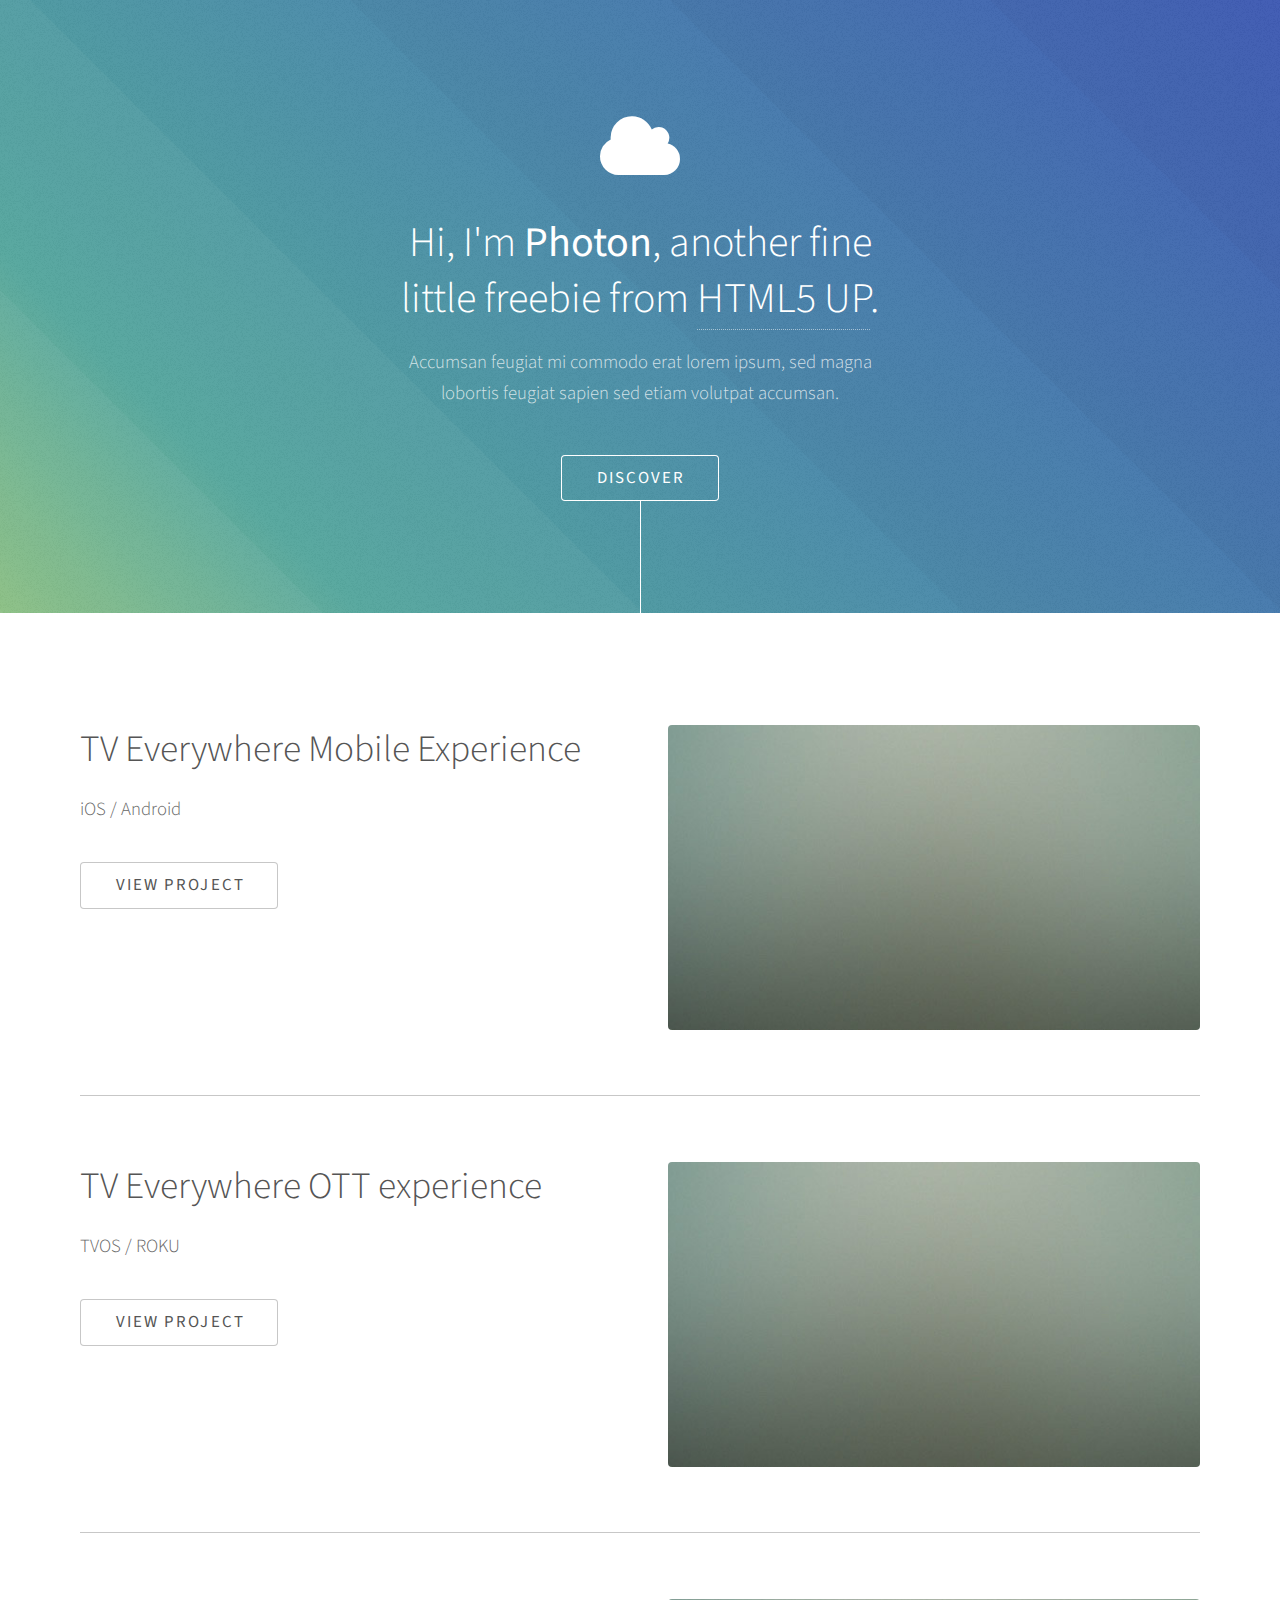
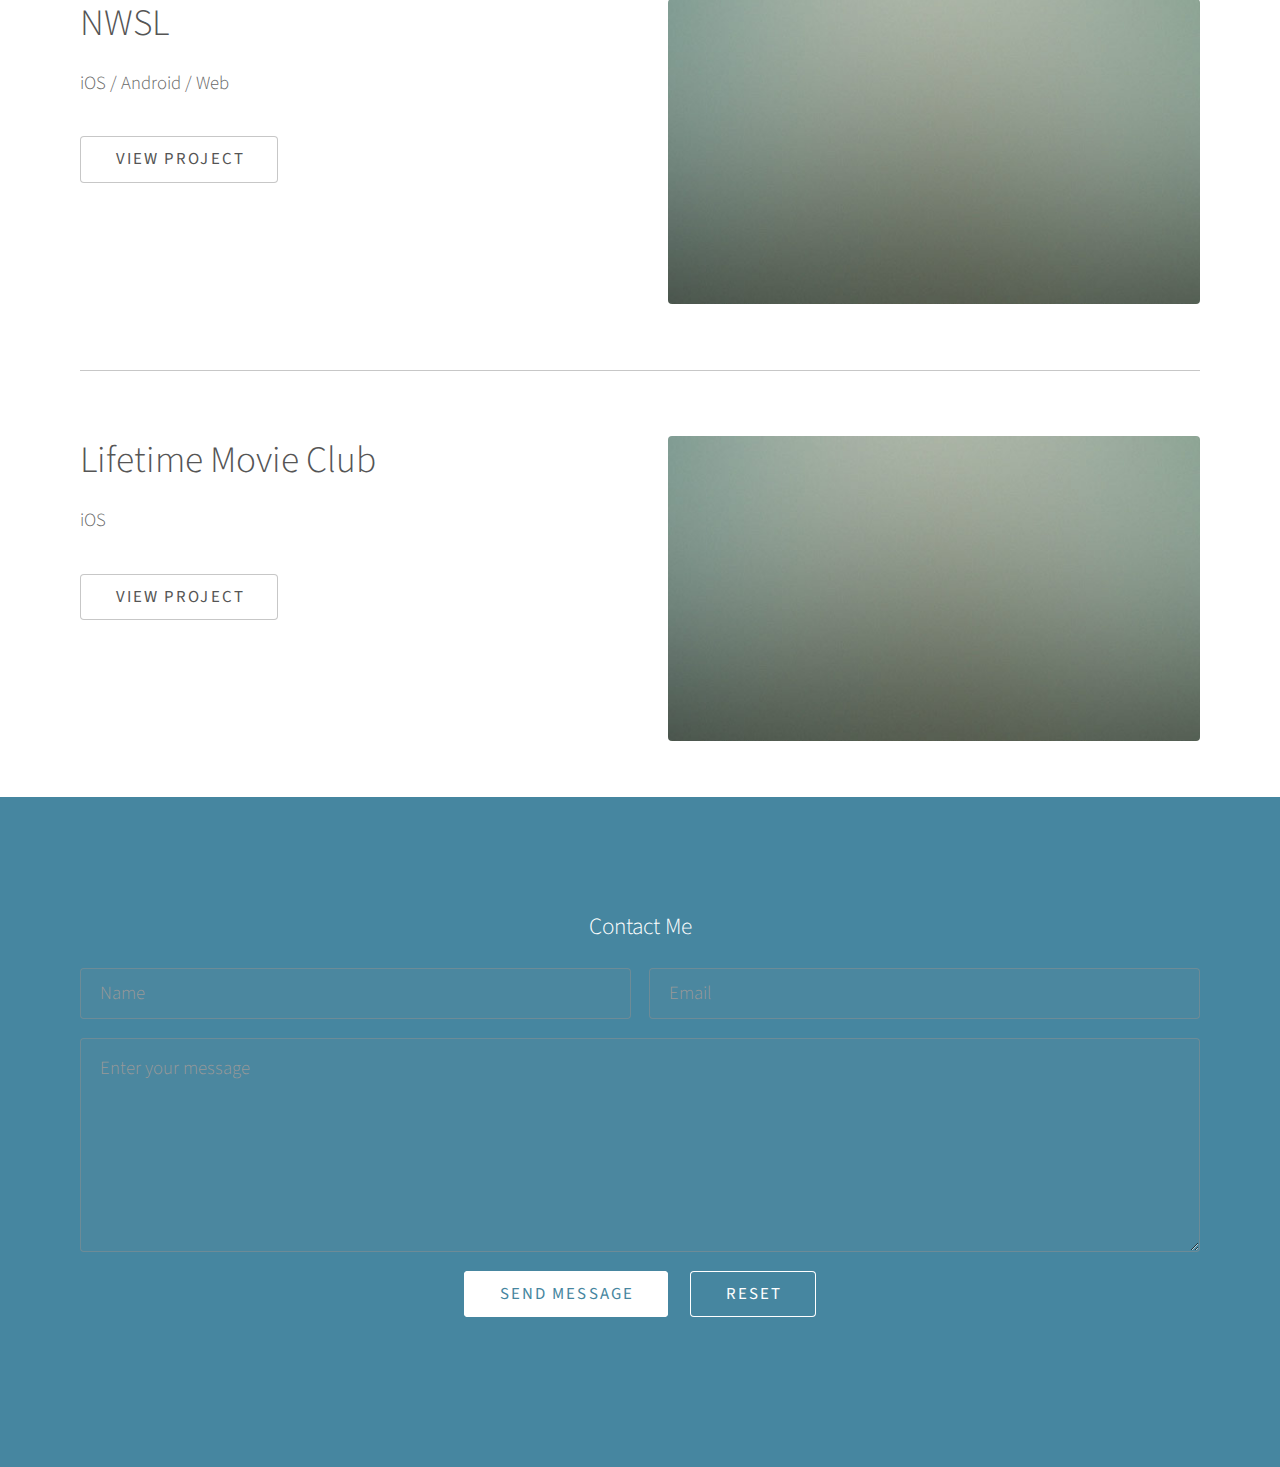
==== commit 6c4eb2b8: "Add form" ====
--- a/index.html
+++ b/index.html
@@ -108,16 +108,28 @@
 
 		<!-- Footer -->
 			<section id="footer">
-				<ul class="icons">
-					<li><a href="#" class="icon alt fa-twitter"><span class="label">Twitter</span></a></li>
-					<li><a href="#" class="icon alt fa-facebook"><span class="label">Facebook</span></a></li>
-					<li><a href="#" class="icon alt fa-instagram"><span class="label">Instagram</span></a></li>
-					<li><a href="#" class="icon alt fa-github"><span class="label">GitHub</span></a></li>
-					<li><a href="#" class="icon alt fa-envelope"><span class="label">Email</span></a></li>
-				</ul>
-				<ul class="copyright">
-					<li>&copy; Untitled</li><li>Design: <a href="http://html5up.net">HTML5 UP</a></li>
-				</ul>
+<div class="container last">
+                        <h4>Contact Me</h4>
+                        <form method="post" action="#">
+                            <div class="row uniform 50%">
+                                <div class="6u 12u$(xsmall)">
+                                    <input type="text" name="demo-name" id="demo-name" value="" placeholder="Name" />
+                                </div>
+                                <div class="6u$ 12u$(xsmall)">
+                                    <input type="email" name="demo-email" id="demo-email" value="" placeholder="Email" />
+                                </div>
+                                <div class="12u$">
+                                    <textarea name="demo-message" id="demo-message" placeholder="Enter your message" rows="6"></textarea>
+                                </div>
+                                <div class="12u$">
+                                    <ul class="actions">
+                                        <li><input type="submit" value="Send Message" class="special" /></li>
+                                        <li><input type="reset" value="Reset" /></li>
+                                    </ul>
+                                </div>
+                            </div>
+                        </form>
+                    </div>
 			</section>
 
 		<!-- Scripts -->
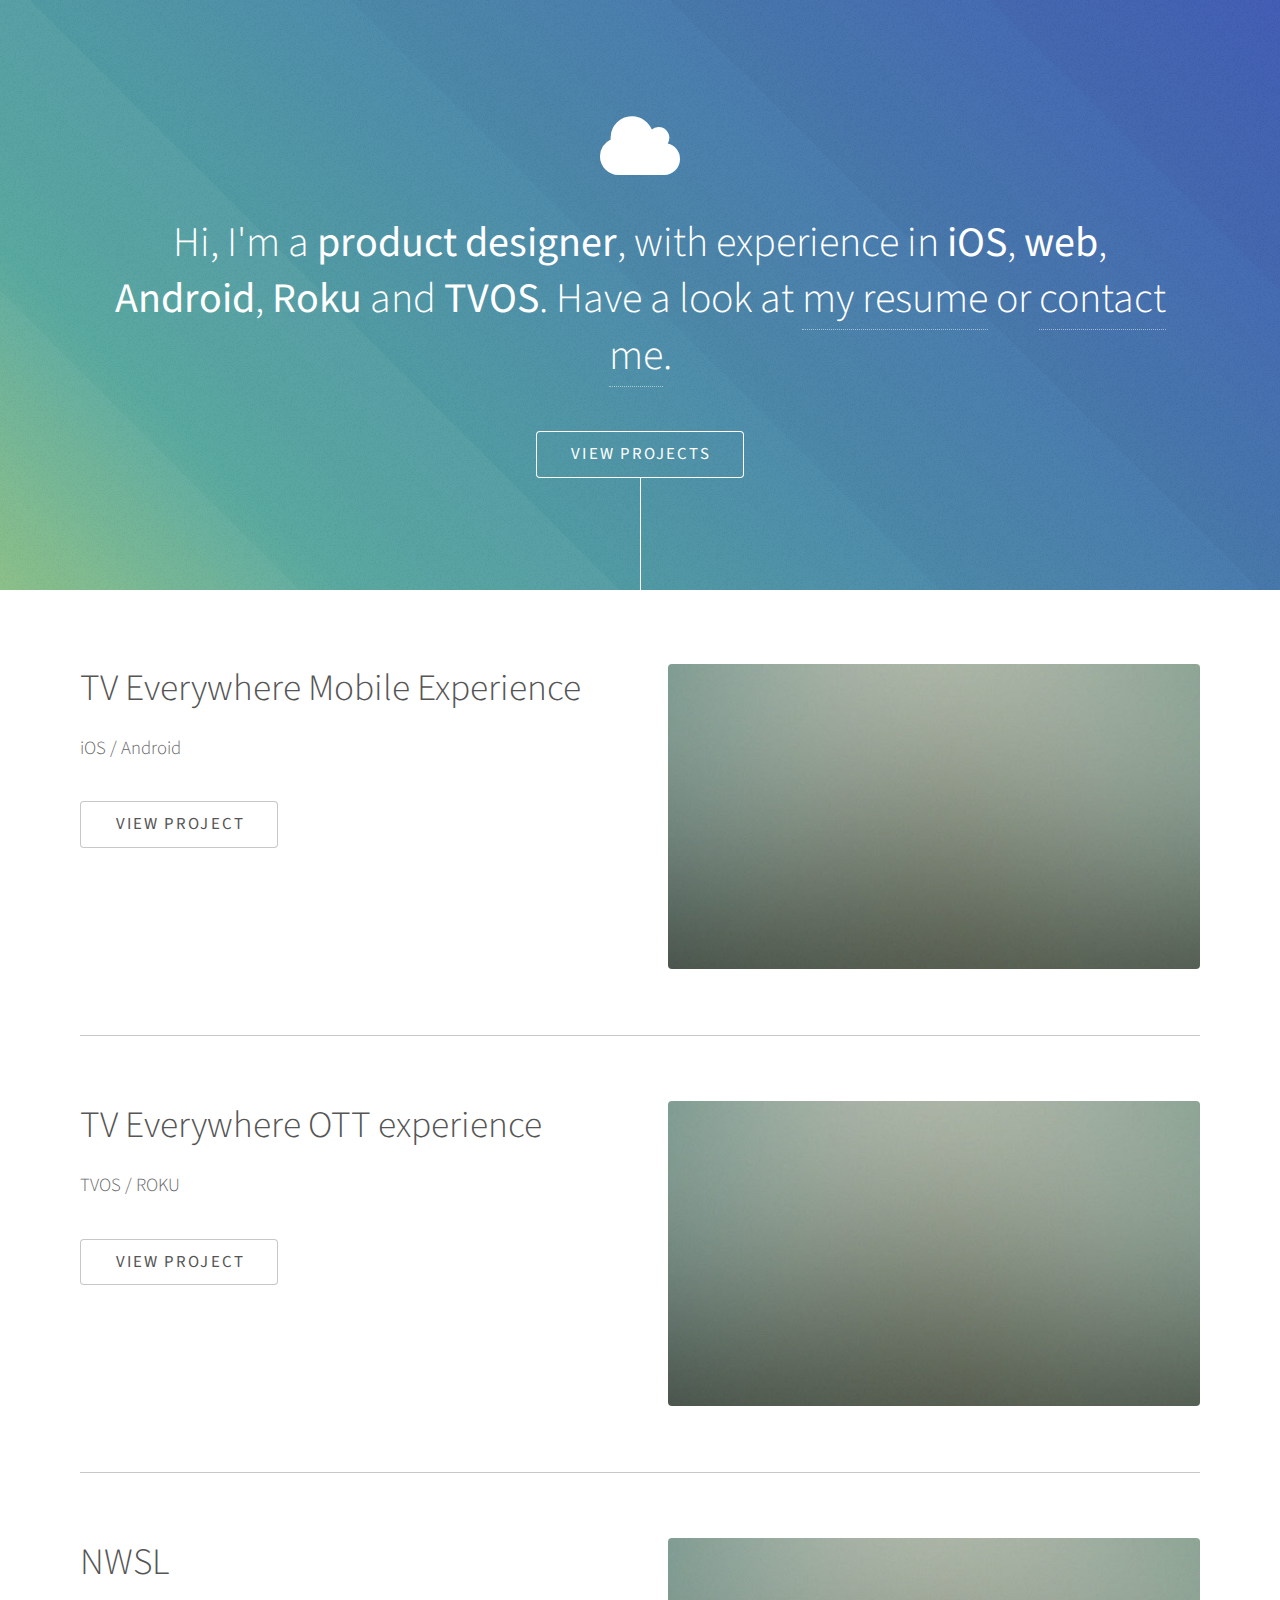
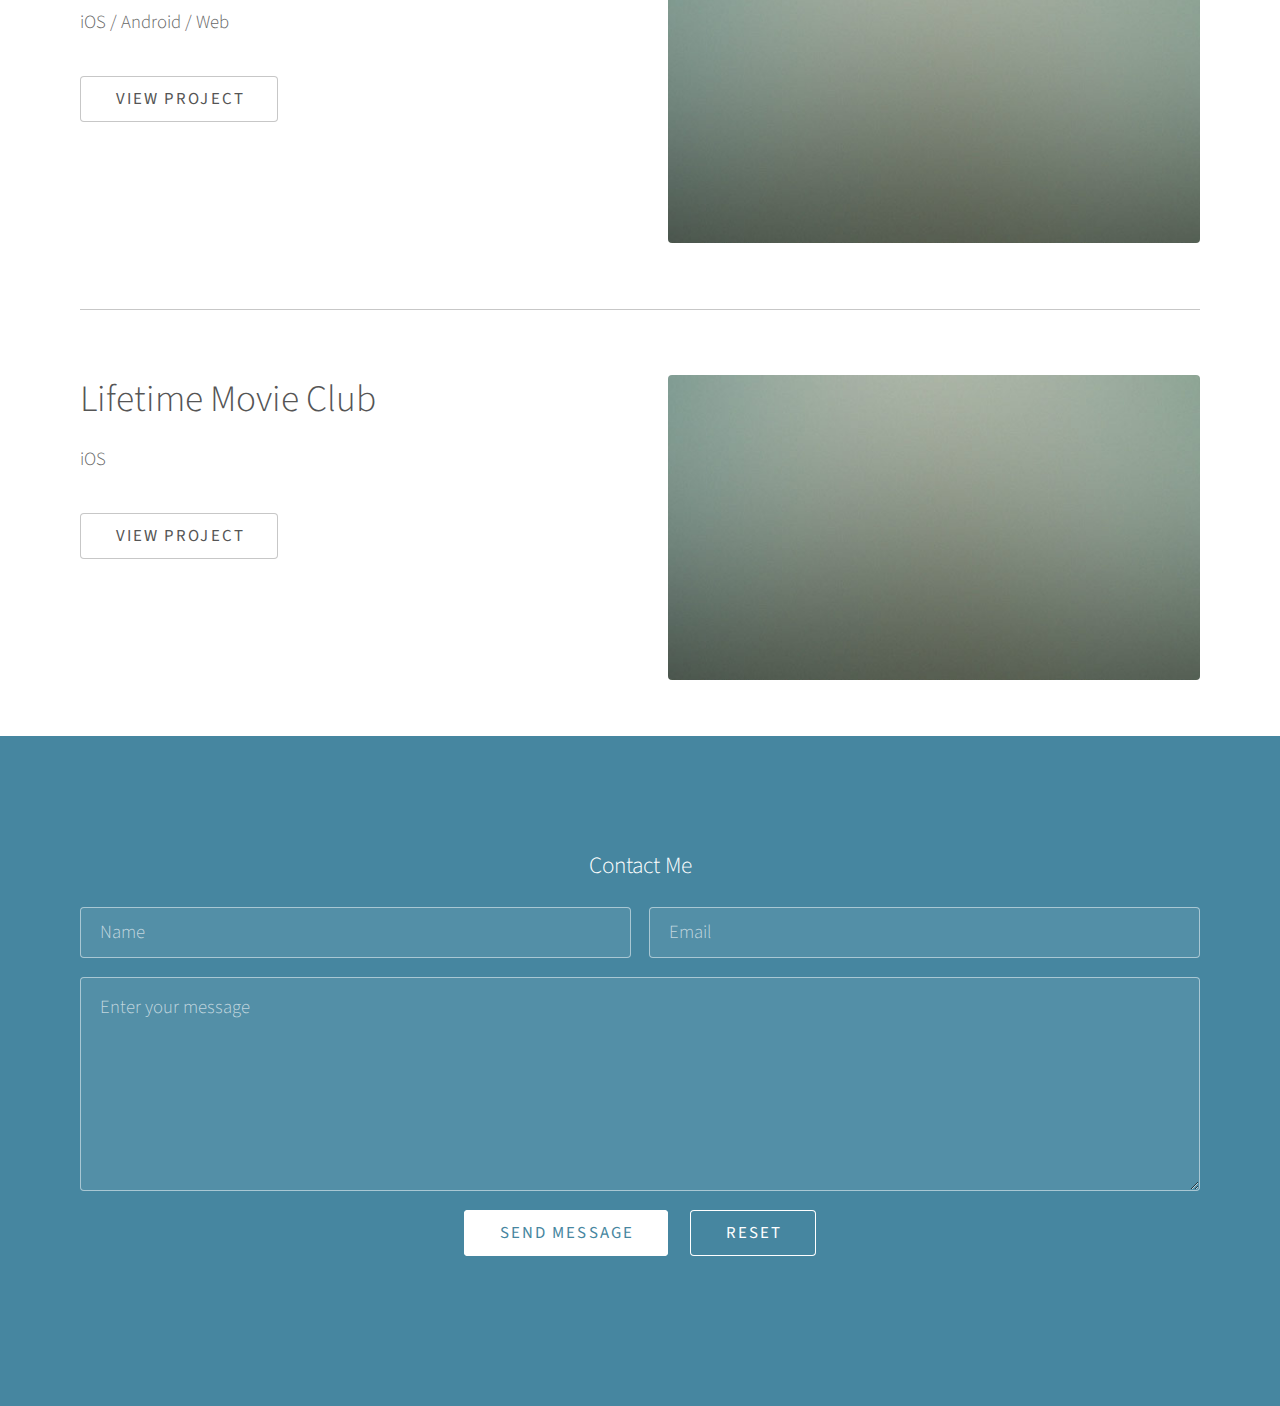
==== commit e0fda9d7: "fix padding" ====
--- a/index.html
+++ b/index.html
@@ -16,16 +16,15 @@
 	</head>
 	<body>
 
+
+
 <!-- Header -->
 <section id="header">
     <div class="inner">
         <span class="icon major fa-cloud"></span>
-        <h1>Hi, I'm <strong>Photon</strong>, another fine<br />
-					little freebie from <a href="http://html5up.net">HTML5 UP</a>.</h1>
-        <p>Accumsan feugiat mi commodo erat lorem ipsum, sed magna
-            <br /> lobortis feugiat sapien sed etiam volutpat accumsan.</p>
+        <h1>Hi, I'm a <strong>product designer</strong>, with experience in <strong>iOS</strong>, <strong>web</strong>, <strong>Android</strong>, <strong>Roku</strong> and <strong>TVOS</strong>. Have a look at <a href="resume.html">my resume</a> or <a href="#footer" class=" scrolly">contact me</a>.</h1>
         <ul class="actions">
-            <li><a href="#one" class="button scrolly">Discover</a></li>
+            <li><a href="#one" class="button scrolly">View Projects</a></li>
         </ul>
     </div>
 </section>
@@ -110,7 +109,7 @@
 			<section id="footer">
 <div class="container last">
                         <h4>Contact Me</h4>
-                        <form method="post" action="#">
+                        <form action="mailto:mikaela@tavernese.com" method="post" action="#">
                             <div class="row uniform 50%">
                                 <div class="6u 12u$(xsmall)">
                                     <input type="text" name="demo-name" id="demo-name" value="" placeholder="Name" />
--- a/assets/css/main.css
+++ b/assets/css/main.css
@@ -2033,11 +2033,11 @@
 		-webkit-appearance: none;
 		-ms-appearance: none;
 		appearance: none;
-		background: rgba(144, 144, 144, 0.075);
+		background: rgba(255, 255, 255, 0.075);
 		border-radius: 4px;
 		border: none;
-		border: solid 1px rgba(144, 144, 144, 0.5);
-		color: inherit;
+		border: solid 1px rgba(255, 255, 255, 0.5);
+		color: #fff;
 		display: block;
 		outline: 0;
 		padding: 0 1em;
@@ -2180,27 +2180,27 @@
 	}
 
 	::-webkit-input-placeholder {
-		color: #999 !important;
+		color: rgba(255, 255, 255, 0.65); !important;
 		opacity: 1.0;
 	}
 
 	:-moz-placeholder {
-		color: #999 !important;
+		color: rgba(255, 255, 255, 0.65); !important;
 		opacity: 1.0;
 	}
 
 	::-moz-placeholder {
-		color: #999 !important;
+		color: rgba(255, 255, 255, 0.65); !important;
 		opacity: 1.0;
 	}
 
 	:-ms-input-placeholder {
-		color: #999 !important;
+		color: rgba(255, 255, 255, 0.65); !important;
 		opacity: 1.0;
 	}
 
 	.formerize-placeholder {
-		color: #999 !important;
+		color: rgba(255, 255, 255, 0.75); !important;
 		opacity: 1.0;
 	}
 
@@ -2707,11 +2707,6 @@
 		padding: 2em 0 1em 0 ;
 	}
 
-		.main.first {
-		padding: 6em 0 1em 0 ;
-	}
-
-
 		.main.style1 {
 			background: #fff;
 		}
@@ -2807,7 +2802,7 @@
 /* Header */
 
 	#header {
-		padding: 9em 0 9em 0 ;
+		padding: 9em /*3em 9em 3em */;
 		background-color: #4686a0;
 		color: rgba(255, 255, 255, 0.75);
 		background-attachment: fixed,							fixed,							fixed;
@@ -2817,6 +2812,7 @@
 		overflow: hidden;
 		position: relative;
 		text-align: center;
+		margin-bottom: 2em;
 	}
 
 		#header a {
@@ -3122,7 +3118,7 @@
 		/* Header */
 
 			#header {
-				padding: 6em 0 6em 0 ;
+				padding: 6em /*3em 6em 3em */;
 			}
 
 	}
@@ -3166,7 +3162,7 @@
 		/* Header */
 
 			#header {
-				padding: 5em 0 5em 0 ;
+				padding: 5em 3em 5em 3em ;
 				background-attachment: scroll;
 			}
 
@@ -3188,6 +3184,8 @@
 	@media screen and (max-width: 980px) {
 
 		/* List */
+
+	
 
 			ul.major-icons li {
 				padding: 2em;
@@ -3204,6 +3202,7 @@
 			.main {
 				padding: 5em 3em 3em 3em ;
 			}
+
 
 		/* Header */
 
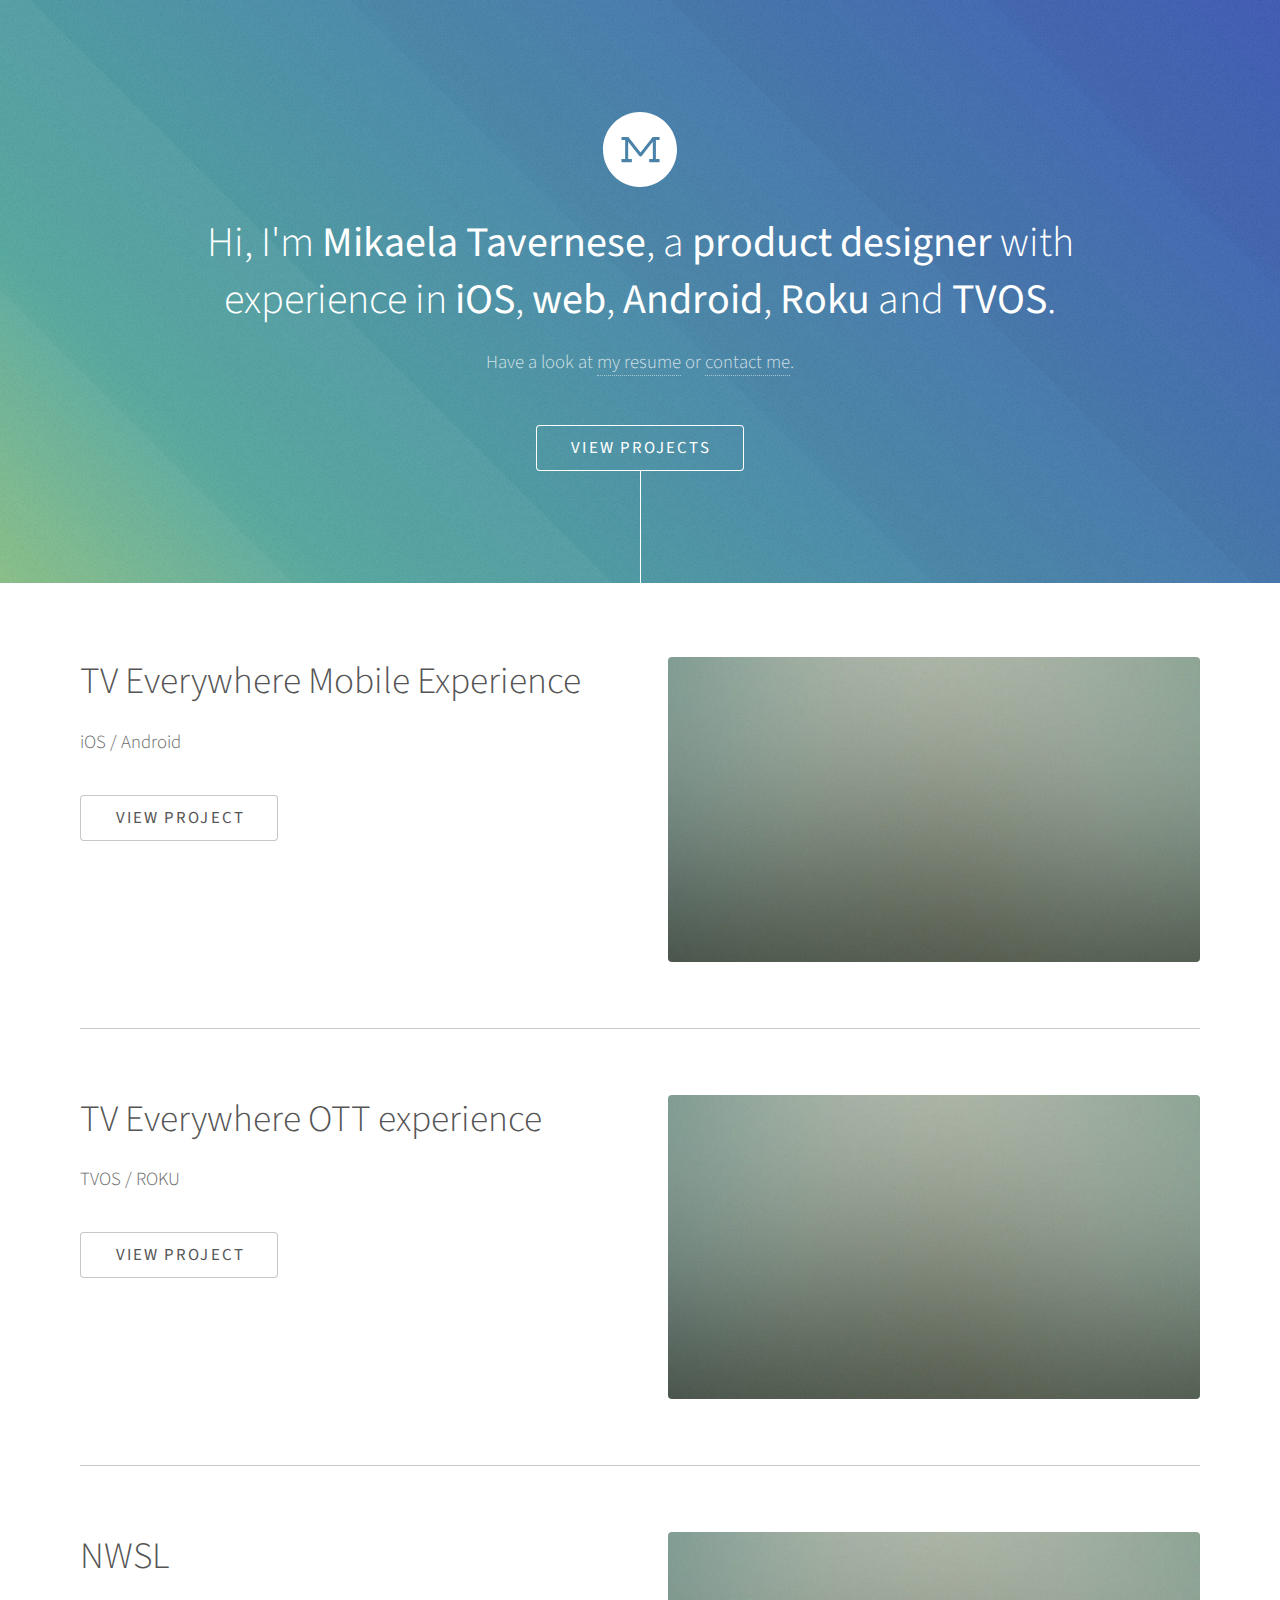
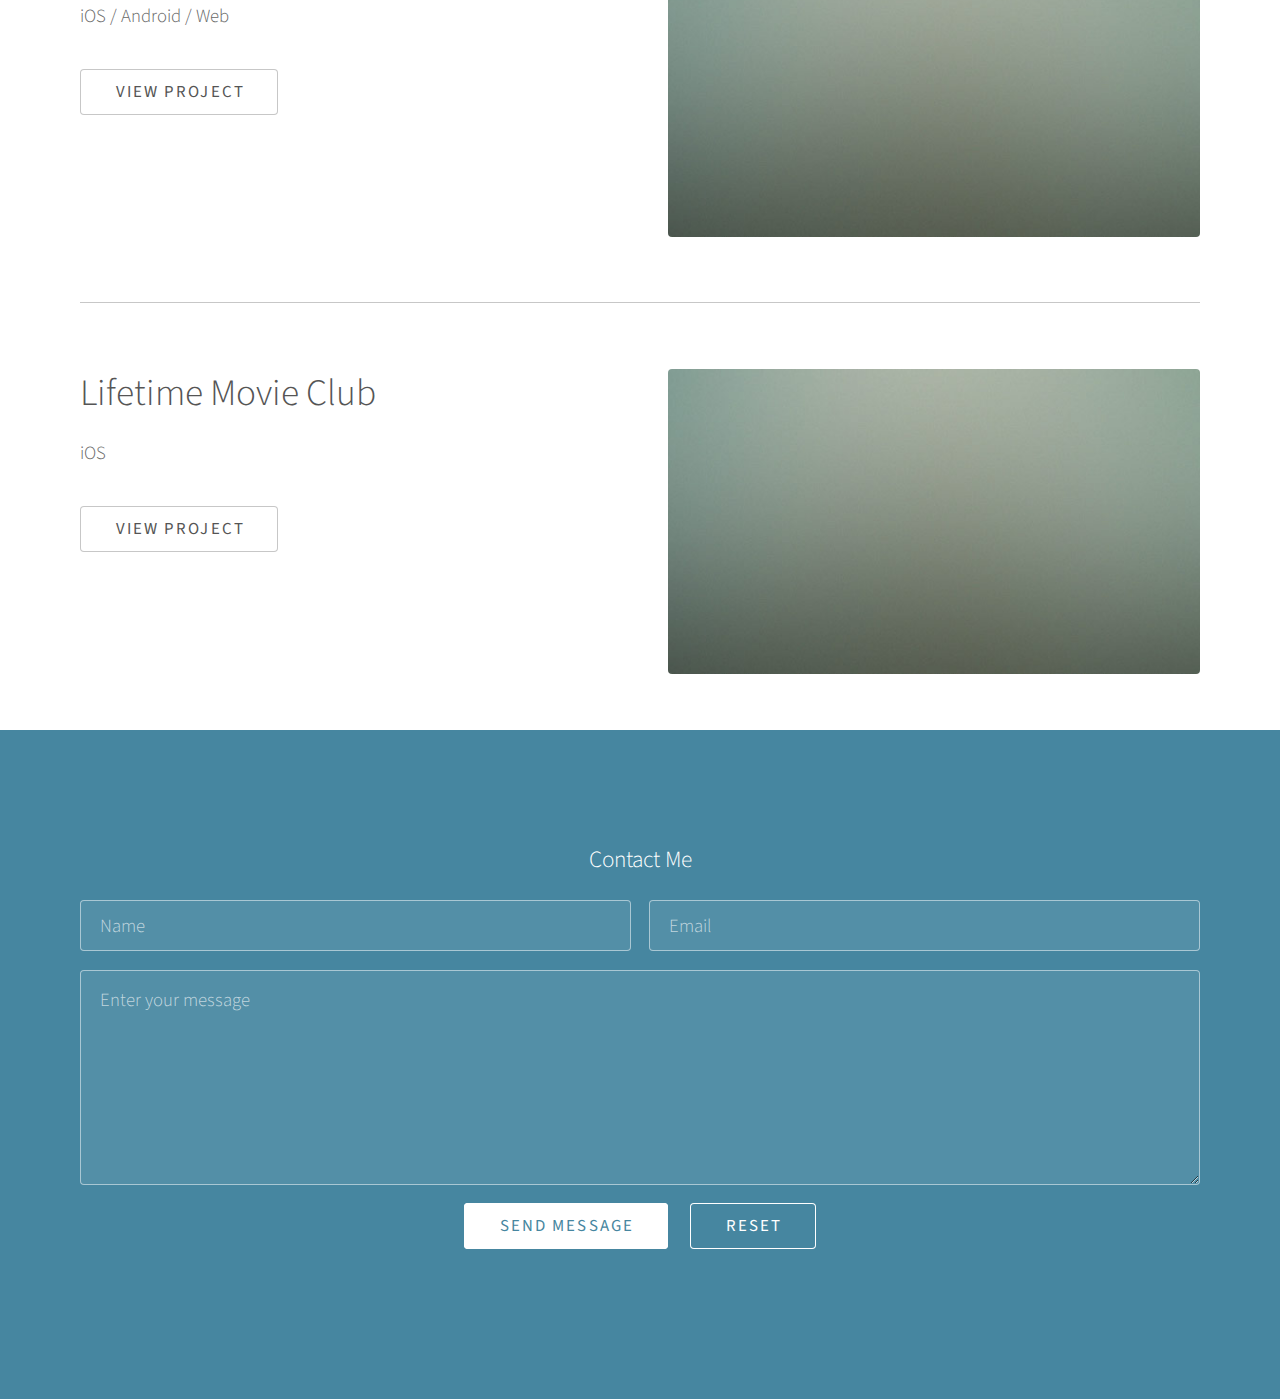
==== commit ccf19688: "logo" ====
--- a/index.html
+++ b/index.html
@@ -21,8 +21,10 @@
 <!-- Header -->
 <section id="header">
     <div class="inner">
-        <span class="icon major fa-cloud"></span>
-        <h1>Hi, I'm a <strong>product designer</strong>, with experience in <strong>iOS</strong>, <strong>web</strong>, <strong>Android</strong>, <strong>Roku</strong> and <strong>TVOS</strong>. Have a look at <a href="resume.html">my resume</a> or <a href="#footer" class=" scrolly">contact me</a>.</h1>
+        <!-- <span class="icon major fa-cloud"></span> -->
+        <span class="logo"><img src="images/m_icon.svg"></span>
+        <h1>Hi, I'm <strong>Mikaela Tavernese</strong>, a <strong>product designer</strong> with experience in <strong>iOS</strong>, <strong>web</strong>, <strong>Android</strong>, <strong>Roku</strong> and <strong>TVOS</strong>.</h1>
+        <p>Have a look at <a href="resume.html">my resume</a> or <a href="#footer" class=" scrolly">contact me</a>.</p>
         <ul class="actions">
             <li><a href="#one" class="button scrolly">View Projects</a></li>
         </ul>
--- a/assets/css/main.css
+++ b/assets/css/main.css
@@ -2987,6 +2987,11 @@
 		opacity: 1;
 	}
 
+.logo img {
+    height: 4em;
+    margin-bottom: 1em;
+}
+
 /* Footer */
 
 	#footer {
